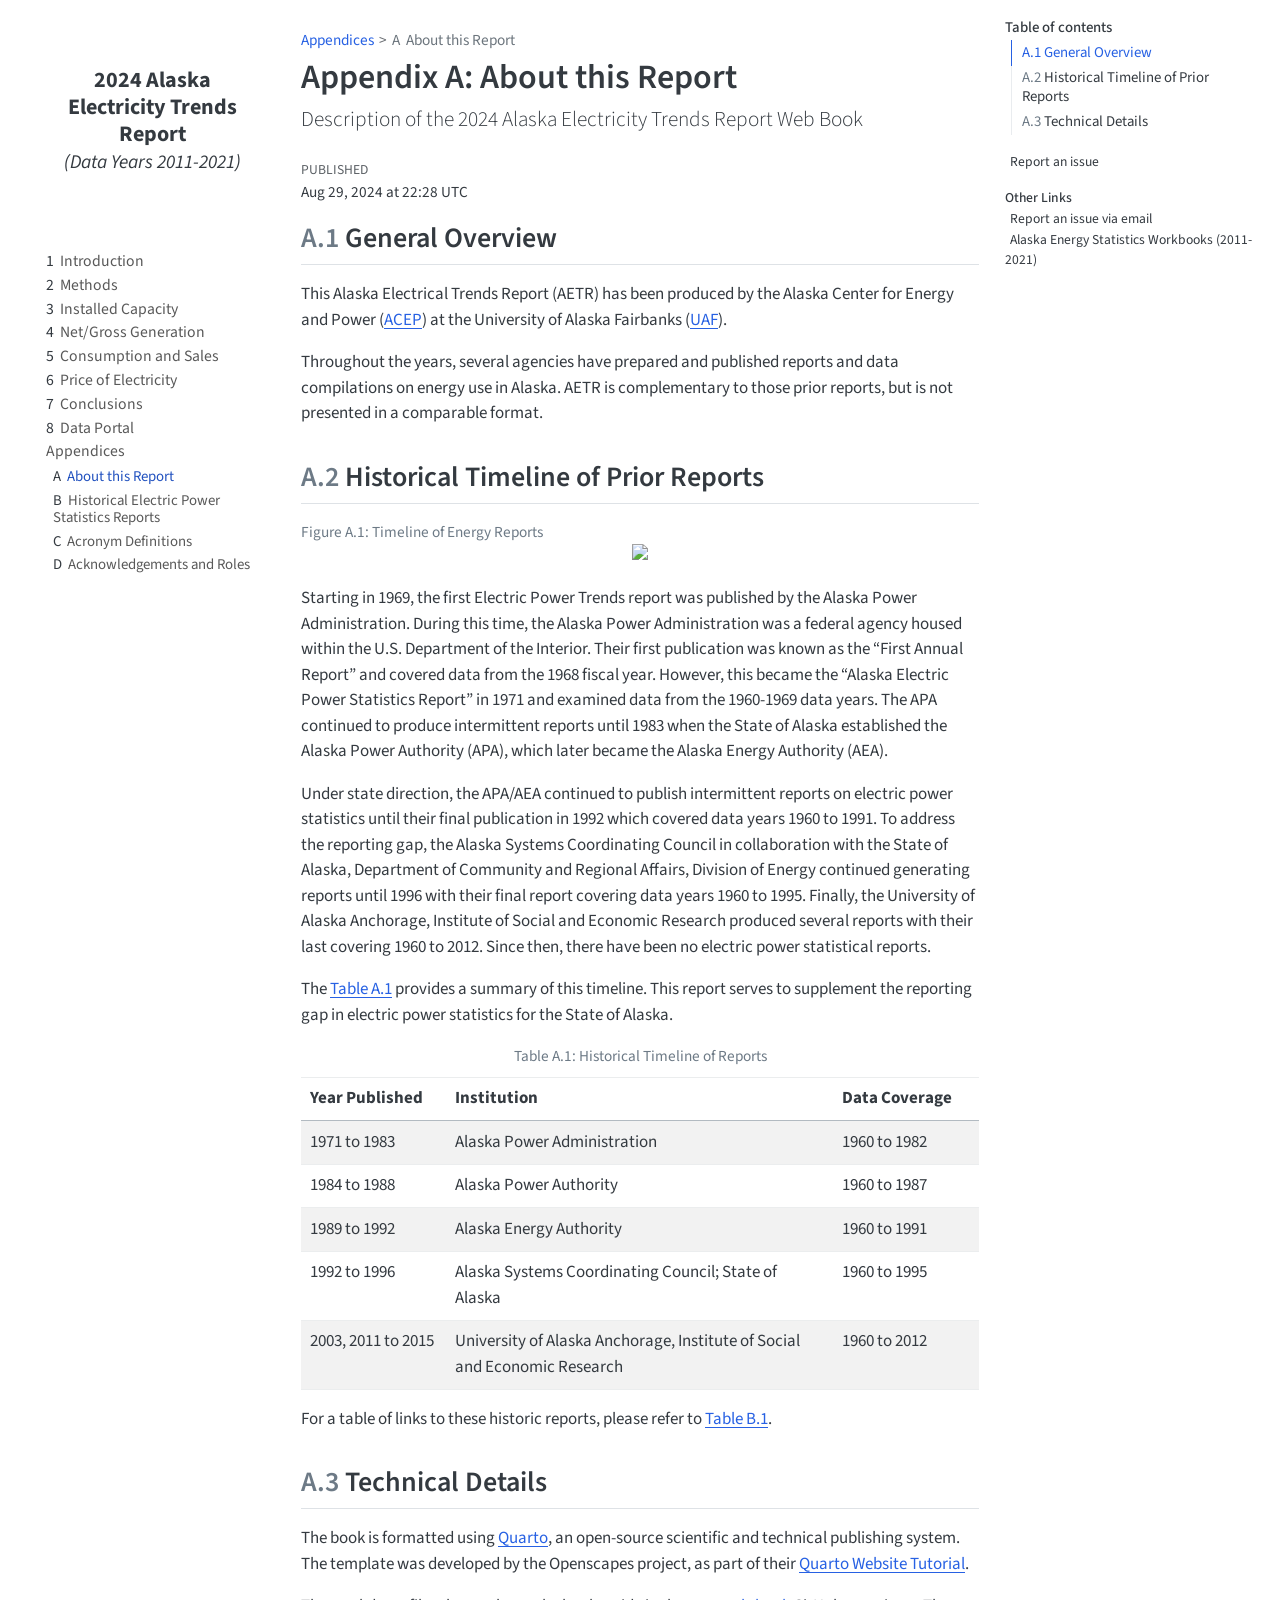
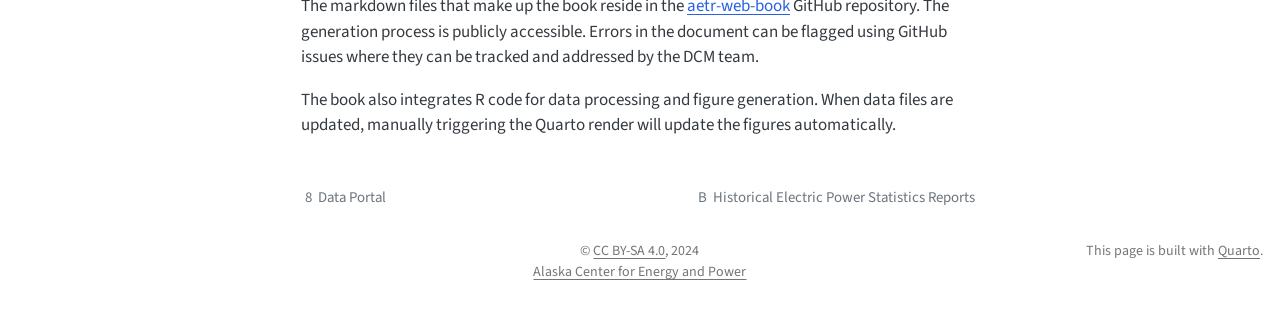
==== about.html @ c6b0159b "Built site for gh-pages" ====
<!DOCTYPE html>
<html xmlns="http://www.w3.org/1999/xhtml" lang="en" xml:lang="en"><head>

<meta charset="utf-8">
<meta name="generator" content="quarto-1.5.57">

<meta name="viewport" content="width=device-width, initial-scale=1.0, user-scalable=yes">


<title>Appendix A: About this Report – 2024 Alaska Electricity Trends Report</title>
<style>
code{white-space: pre-wrap;}
span.smallcaps{font-variant: small-caps;}
div.columns{display: flex; gap: min(4vw, 1.5em);}
div.column{flex: auto; overflow-x: auto;}
div.hanging-indent{margin-left: 1.5em; text-indent: -1.5em;}
ul.task-list{list-style: none;}
ul.task-list li input[type="checkbox"] {
  width: 0.8em;
  margin: 0 0.8em 0.2em -1em; /* quarto-specific, see https://github.com/quarto-dev/quarto-cli/issues/4556 */ 
  vertical-align: middle;
}
</style>


<script src="site_libs/quarto-nav/quarto-nav.js"></script>
<script src="site_libs/clipboard/clipboard.min.js"></script>
<script src="site_libs/quarto-search/autocomplete.umd.js"></script>
<script src="site_libs/quarto-search/fuse.min.js"></script>
<script src="site_libs/quarto-search/quarto-search.js"></script>
<meta name="quarto:offset" content="./">
<link href="./historic_reports.html" rel="next">
<link href="./data.html" rel="prev">
<script src="site_libs/quarto-html/quarto.js"></script>
<script src="site_libs/quarto-html/popper.min.js"></script>
<script src="site_libs/quarto-html/tippy.umd.min.js"></script>
<script src="site_libs/quarto-html/anchor.min.js"></script>
<link href="site_libs/quarto-html/tippy.css" rel="stylesheet">
<link href="site_libs/quarto-html/quarto-syntax-highlighting.css" rel="stylesheet" id="quarto-text-highlighting-styles">
<script src="site_libs/bootstrap/bootstrap.min.js"></script>
<link href="site_libs/bootstrap/bootstrap-icons.css" rel="stylesheet">
<link href="site_libs/bootstrap/bootstrap.min.css" rel="stylesheet" id="quarto-bootstrap" data-mode="light">
<script id="quarto-search-options" type="application/json">{
  "location": "sidebar",
  "copy-button": false,
  "collapse-after": 3,
  "panel-placement": "start",
  "type": "textbox",
  "limit": 50,
  "keyboard-shortcut": [
    "f",
    "/",
    "s"
  ],
  "show-item-context": false,
  "language": {
    "search-no-results-text": "No results",
    "search-matching-documents-text": "matching documents",
    "search-copy-link-title": "Copy link to search",
    "search-hide-matches-text": "Hide additional matches",
    "search-more-match-text": "more match in this document",
    "search-more-matches-text": "more matches in this document",
    "search-clear-button-title": "Clear",
    "search-text-placeholder": "",
    "search-detached-cancel-button-title": "Cancel",
    "search-submit-button-title": "Submit",
    "search-label": "Search"
  }
}</script>


<link rel="stylesheet" href="styles.css">
</head>

<body class="nav-sidebar floating">

<div id="quarto-search-results"></div>
  <header id="quarto-header" class="headroom fixed-top">
  <nav class="quarto-secondary-nav">
    <div class="container-fluid d-flex">
      <button type="button" class="quarto-btn-toggle btn" data-bs-toggle="collapse" role="button" data-bs-target=".quarto-sidebar-collapse-item" aria-controls="quarto-sidebar" aria-expanded="false" aria-label="Toggle sidebar navigation" onclick="if (window.quartoToggleHeadroom) { window.quartoToggleHeadroom(); }">
        <i class="bi bi-layout-text-sidebar-reverse"></i>
      </button>
        <nav class="quarto-page-breadcrumbs" aria-label="breadcrumb"><ol class="breadcrumb"><li class="breadcrumb-item"><a href="./about.html">Appendices</a></li><li class="breadcrumb-item"><a href="./about.html"><span class="chapter-number">A</span>&nbsp; <span class="chapter-title">About this Report</span></a></li></ol></nav>
        <a class="flex-grow-1" role="navigation" data-bs-toggle="collapse" data-bs-target=".quarto-sidebar-collapse-item" aria-controls="quarto-sidebar" aria-expanded="false" aria-label="Toggle sidebar navigation" onclick="if (window.quartoToggleHeadroom) { window.quartoToggleHeadroom(); }">      
        </a>
      <button type="button" class="btn quarto-search-button" aria-label="Search" onclick="window.quartoOpenSearch();">
        <i class="bi bi-search"></i>
      </button>
    </div>
  </nav>
</header>
<!-- content -->
<div id="quarto-content" class="quarto-container page-columns page-rows-contents page-layout-article">
<!-- sidebar -->
  <nav id="quarto-sidebar" class="sidebar collapse collapse-horizontal quarto-sidebar-collapse-item sidebar-navigation floating overflow-auto">
    <div class="pt-lg-2 mt-2 text-center sidebar-header sidebar-header-stacked">
      <a href="./index.html" class="sidebar-logo-link">
      <img src="./images/ACEP_gear.png" alt="" class="sidebar-logo py-0 d-lg-inline d-none">
      </a>
    <div class="sidebar-title mb-0 py-0">
      <a href="./"><strong>2024 Alaska Electricity Trends Report</strong><br><small><em>(Data Years 2011-2021)</em></small><br></a> 
        <div class="sidebar-tools-main tools-wide">
    <a href="https://www.uaf.edu/acep/" title="Alaska Center for Energy and Power" class="quarto-navigation-tool px-1" aria-label="Alaska Center for Energy and Power"><i class="bi bi-globe"></i></a>
    <a href="https://github.com/acep-uaf/aetr-web-book-2024" title="Source Code" class="quarto-navigation-tool px-1" aria-label="Source Code"><i class="bi bi-github"></i></a>
    <a href="./2024-Alaska-Electricity-Trends-Report.pdf" title="Download PDF" class="quarto-navigation-tool px-1" aria-label="Download PDF"><i class="bi bi-file-pdf"></i></a>
</div>
    </div>
      </div>
        <div class="mt-2 flex-shrink-0 align-items-center">
        <div class="sidebar-search">
        <div id="quarto-search" class="" title="Search"></div>
        </div>
        </div>
    <div class="sidebar-menu-container"> 
    <ul class="list-unstyled mt-1">
        <li class="sidebar-item">
  <div class="sidebar-item-container"> 
  <a href="./index.html" class="sidebar-item-text sidebar-link">
 <span class="menu-text"><span class="chapter-number">1</span>&nbsp; <span class="chapter-title">Introduction</span></span></a>
  </div>
</li>
        <li class="sidebar-item">
  <div class="sidebar-item-container"> 
  <a href="./methods.html" class="sidebar-item-text sidebar-link">
 <span class="menu-text"><span class="chapter-number">2</span>&nbsp; <span class="chapter-title">Methods</span></span></a>
  </div>
</li>
        <li class="sidebar-item">
  <div class="sidebar-item-container"> 
  <a href="./capacity.html" class="sidebar-item-text sidebar-link">
 <span class="menu-text"><span class="chapter-number">3</span>&nbsp; <span class="chapter-title">Installed Capacity</span></span></a>
  </div>
</li>
        <li class="sidebar-item">
  <div class="sidebar-item-container"> 
  <a href="./generation.html" class="sidebar-item-text sidebar-link">
 <span class="menu-text"><span class="chapter-number">4</span>&nbsp; <span class="chapter-title">Net/Gross Generation</span></span></a>
  </div>
</li>
        <li class="sidebar-item">
  <div class="sidebar-item-container"> 
  <a href="./consumption.html" class="sidebar-item-text sidebar-link">
 <span class="menu-text"><span class="chapter-number">5</span>&nbsp; <span class="chapter-title">Consumption and Sales</span></span></a>
  </div>
</li>
        <li class="sidebar-item">
  <div class="sidebar-item-container"> 
  <a href="./prices.html" class="sidebar-item-text sidebar-link">
 <span class="menu-text"><span class="chapter-number">6</span>&nbsp; <span class="chapter-title">Price of Electricity</span></span></a>
  </div>
</li>
        <li class="sidebar-item">
  <div class="sidebar-item-container"> 
  <a href="./conclusions.html" class="sidebar-item-text sidebar-link">
 <span class="menu-text"><span class="chapter-number">7</span>&nbsp; <span class="chapter-title">Conclusions</span></span></a>
  </div>
</li>
        <li class="sidebar-item">
  <div class="sidebar-item-container"> 
  <a href="./data.html" class="sidebar-item-text sidebar-link">
 <span class="menu-text"><span class="chapter-number">8</span>&nbsp; <span class="chapter-title">Data Portal</span></span></a>
  </div>
</li>
        <li class="sidebar-item sidebar-item-section">
      <div class="sidebar-item-container"> 
            <a class="sidebar-item-text sidebar-link text-start" data-bs-toggle="collapse" data-bs-target="#quarto-sidebar-section-1" role="navigation" aria-expanded="true">
 <span class="menu-text">Appendices</span></a>
          <a class="sidebar-item-toggle text-start" data-bs-toggle="collapse" data-bs-target="#quarto-sidebar-section-1" role="navigation" aria-expanded="true" aria-label="Toggle section">
            <i class="bi bi-chevron-right ms-2"></i>
          </a> 
      </div>
      <ul id="quarto-sidebar-section-1" class="collapse list-unstyled sidebar-section depth1 show">  
          <li class="sidebar-item">
  <div class="sidebar-item-container"> 
  <a href="./about.html" class="sidebar-item-text sidebar-link active">
 <span class="menu-text"><span class="chapter-number">A</span>&nbsp; <span class="chapter-title">About this Report</span></span></a>
  </div>
</li>
          <li class="sidebar-item">
  <div class="sidebar-item-container"> 
  <a href="./historic_reports.html" class="sidebar-item-text sidebar-link">
 <span class="menu-text"><span class="chapter-number">B</span>&nbsp; <span class="chapter-title">Historical Electric Power Statistics Reports</span></span></a>
  </div>
</li>
          <li class="sidebar-item">
  <div class="sidebar-item-container"> 
  <a href="./acronyms.html" class="sidebar-item-text sidebar-link">
 <span class="menu-text"><span class="chapter-number">C</span>&nbsp; <span class="chapter-title">Acronym Definitions</span></span></a>
  </div>
</li>
          <li class="sidebar-item">
  <div class="sidebar-item-container"> 
  <a href="./credits.html" class="sidebar-item-text sidebar-link">
 <span class="menu-text"><span class="chapter-number">D</span>&nbsp; <span class="chapter-title">Acknowledgements and Roles</span></span></a>
  </div>
</li>
      </ul>
  </li>
    </ul>
    </div>
</nav>
<div id="quarto-sidebar-glass" class="quarto-sidebar-collapse-item" data-bs-toggle="collapse" data-bs-target=".quarto-sidebar-collapse-item"></div>
<!-- margin-sidebar -->
    <div id="quarto-margin-sidebar" class="sidebar margin-sidebar">
        <nav id="TOC" role="doc-toc" class="toc-active">
    <h2 id="toc-title">Table of contents</h2>
   
  <ul>
  <li><a href="#general-overview" id="toc-general-overview" class="nav-link active" data-scroll-target="#general-overview"><span class="header-section-number">A.1</span> General Overview</a></li>
  <li><a href="#sec-historic-timeline" id="toc-sec-historic-timeline" class="nav-link" data-scroll-target="#sec-historic-timeline"><span class="header-section-number">A.2</span> Historical Timeline of Prior Reports</a></li>
  <li><a href="#technical-details" id="toc-technical-details" class="nav-link" data-scroll-target="#technical-details"><span class="header-section-number">A.3</span> Technical Details</a></li>
  </ul>
<div class="toc-actions"><ul><li><a href="https://github.com/acep-uaf/aetr-web-book-2024/issues/new" class="toc-action"><i class="bi bi-github"></i>Report an issue</a></li></ul></div><div class="quarto-other-links"><h2>Other Links</h2><ul><li><a href="mailto:uaf-acep-dcm-support@alaska.edu"><i class="bi bi-envelope-exclamation"></i>Report an issue via email</a></li><li><a href="https://acep-uaf.github.io/ak-energy-statistics-2011_2021/"><i class="bi bi-bi-file-spreadsheet"></i>Alaska Energy Statistics Workbooks (2011-2021)</a></li></ul></div></nav>
    </div>
<!-- main -->
<main class="content" id="quarto-document-content">

<header id="title-block-header" class="quarto-title-block default"><nav class="quarto-page-breadcrumbs quarto-title-breadcrumbs d-none d-lg-block" aria-label="breadcrumb"><ol class="breadcrumb"><li class="breadcrumb-item"><a href="./about.html">Appendices</a></li><li class="breadcrumb-item"><a href="./about.html"><span class="chapter-number">A</span>&nbsp; <span class="chapter-title">About this Report</span></a></li></ol></nav>
<div class="quarto-title">
<h1 class="title">Appendix A: About this Report</h1>
<p class="subtitle lead">Description of the 2024 Alaska Electricity Trends Report Web Book</p>
</div>



<div class="quarto-title-meta">

    
    <div>
    <div class="quarto-title-meta-heading">Published</div>
    <div class="quarto-title-meta-contents">
      <p class="date">Aug 29, 2024 at 22:28 UTC</p>
    </div>
  </div>
  
    
  </div>
  


</header>


<section id="general-overview" class="level2" data-number="A.1">
<h2 data-number="A.1" class="anchored" data-anchor-id="general-overview"><span class="header-section-number">A.1</span> General Overview</h2>
<p>This Alaska Electrical Trends Report (AETR) has been produced by the Alaska Center for Energy and Power (<a href="https://www.uaf.edu/acep/">ACEP</a>) at the University of Alaska Fairbanks (<a href="https://www.uaf.edu/uaf/index.php">UAF</a>).</p>
<p>Throughout the years, several agencies have prepared and published reports and data compilations on energy use in Alaska. AETR is complementary to those prior reports, but is not presented in a comparable format.</p>
</section>
<section id="sec-historic-timeline" class="level2" data-number="A.2">
<h2 data-number="A.2" class="anchored" data-anchor-id="sec-historic-timeline"><span class="header-section-number">A.2</span> Historical Timeline of Prior Reports</h2>
<div id="fig-report-timeline" class="quarto-float quarto-figure quarto-figure-center anchored">
<figure class="quarto-float quarto-float-fig figure">
<figcaption class="quarto-float-caption-top quarto-float-caption quarto-float-fig" id="fig-report-timeline-caption-0ceaefa1-69ba-4598-a22c-09a6ac19f8ca">
Figure&nbsp;A.1: Timeline of Energy Reports
</figcaption>
<div aria-describedby="fig-report-timeline-caption-0ceaefa1-69ba-4598-a22c-09a6ac19f8ca">
<img src="images/energy_stats_timeline.png" class="img-fluid figure-img">
</div>
</figure>
</div>
<p>Starting in 1969, the first Electric Power Trends report was published by the Alaska Power Administration. During this time, the Alaska Power Administration was a federal agency housed within the U.S. Department of the Interior. Their first publication was known as the “First Annual Report” and covered data from the 1968 fiscal year. However, this became the “Alaska Electric Power Statistics Report” in 1971 and examined data from the 1960-1969 data years. The APA continued to produce intermittent reports until 1983 when the State of Alaska established the Alaska Power Authority (APA), which later became the Alaska Energy Authority (AEA).</p>
<p>Under state direction, the APA/AEA continued to publish intermittent reports on electric power statistics until their final publication in 1992 which covered data years 1960 to 1991. To address the reporting gap, the Alaska Systems Coordinating Council in collaboration with the State of Alaska, Department of Community and Regional Affairs, Division of Energy continued generating reports until 1996 with their final report covering data years 1960 to 1995. Finally, the University of Alaska Anchorage, Institute of Social and Economic Research produced several reports with their last covering 1960 to 2012. Since then, there have been no electric power statistical reports.</p>
<p>The <a href="#tbl-report-eras" class="quarto-xref">Table&nbsp;<span>A.1</span></a> provides a summary of this timeline. This report serves to supplement the reporting gap in electric power statistics for the State of Alaska.</p>
<div id="tbl-report-eras" class="striped quarto-float quarto-figure quarto-figure-center anchored">
<figure class="quarto-float quarto-float-tbl figure">
<figcaption class="quarto-float-caption-top quarto-float-caption quarto-float-tbl" id="tbl-report-eras-caption-0ceaefa1-69ba-4598-a22c-09a6ac19f8ca">
Table&nbsp;A.1: Historical Timeline of Reports
</figcaption>
<div aria-describedby="tbl-report-eras-caption-0ceaefa1-69ba-4598-a22c-09a6ac19f8ca">
<table class="table-striped caption-top table">
<colgroup>
<col style="width: 21%">
<col style="width: 56%">
<col style="width: 21%">
</colgroup>
<thead>
<tr class="header">
<th style="text-align: left;">Year Published</th>
<th style="text-align: left;">Institution</th>
<th style="text-align: left;">Data Coverage</th>
</tr>
</thead>
<tbody>
<tr class="odd">
<td style="text-align: left;">1971 to 1983</td>
<td style="text-align: left;">Alaska Power Administration</td>
<td style="text-align: left;">1960 to 1982</td>
</tr>
<tr class="even">
<td style="text-align: left;">1984 to 1988</td>
<td style="text-align: left;">Alaska Power Authority</td>
<td style="text-align: left;">1960 to 1987</td>
</tr>
<tr class="odd">
<td style="text-align: left;">1989 to 1992</td>
<td style="text-align: left;">Alaska Energy Authority</td>
<td style="text-align: left;">1960 to 1991</td>
</tr>
<tr class="even">
<td style="text-align: left;">1992 to 1996</td>
<td style="text-align: left;">Alaska Systems Coordinating Council; State of Alaska</td>
<td style="text-align: left;">1960 to 1995</td>
</tr>
<tr class="odd">
<td style="text-align: left;">2003, 2011 to 2015</td>
<td style="text-align: left;">University of Alaska Anchorage, Institute of Social and Economic Research</td>
<td style="text-align: left;">1960 to 2012</td>
</tr>
</tbody>
</table>
</div>
</figure>
</div>
<p>For a table of links to these historic reports, please refer to <a href="historic_reports.html#tbl-historic-reports" class="quarto-xref">Table&nbsp;<span>B.1</span></a>.</p>
</section>
<section id="technical-details" class="level2" data-number="A.3">
<h2 data-number="A.3" class="anchored" data-anchor-id="technical-details"><span class="header-section-number">A.3</span> Technical Details</h2>
<p>The book is formatted using <a href="https://quarto.org">Quarto</a>, an open-source scientific and technical publishing system. The template was developed by the Openscapes project, as part of their <a href="https://github.com/Openscapes/quarto-website-tutorial">Quarto Website Tutorial</a>.</p>
<p>The markdown files that make up the book reside in the <a href="https://github.com/acep-uaf/aetr-web-book">aetr-web-book</a> GitHub repository. The generation process is publicly accessible. Errors in the document can be flagged using GitHub issues where they can be tracked and addressed by the DCM team.</p>
<p>The book also integrates R code for data processing and figure generation. When data files are updated, manually triggering the Quarto render will update the figures automatically.</p>


</section>

</main> <!-- /main -->
<script id="quarto-html-after-body" type="application/javascript">
window.document.addEventListener("DOMContentLoaded", function (event) {
  const toggleBodyColorMode = (bsSheetEl) => {
    const mode = bsSheetEl.getAttribute("data-mode");
    const bodyEl = window.document.querySelector("body");
    if (mode === "dark") {
      bodyEl.classList.add("quarto-dark");
      bodyEl.classList.remove("quarto-light");
    } else {
      bodyEl.classList.add("quarto-light");
      bodyEl.classList.remove("quarto-dark");
    }
  }
  const toggleBodyColorPrimary = () => {
    const bsSheetEl = window.document.querySelector("link#quarto-bootstrap");
    if (bsSheetEl) {
      toggleBodyColorMode(bsSheetEl);
    }
  }
  toggleBodyColorPrimary();  
  const icon = "";
  const anchorJS = new window.AnchorJS();
  anchorJS.options = {
    placement: 'right',
    icon: icon
  };
  anchorJS.add('.anchored');
  const isCodeAnnotation = (el) => {
    for (const clz of el.classList) {
      if (clz.startsWith('code-annotation-')) {                     
        return true;
      }
    }
    return false;
  }
  const onCopySuccess = function(e) {
    // button target
    const button = e.trigger;
    // don't keep focus
    button.blur();
    // flash "checked"
    button.classList.add('code-copy-button-checked');
    var currentTitle = button.getAttribute("title");
    button.setAttribute("title", "Copied!");
    let tooltip;
    if (window.bootstrap) {
      button.setAttribute("data-bs-toggle", "tooltip");
      button.setAttribute("data-bs-placement", "left");
      button.setAttribute("data-bs-title", "Copied!");
      tooltip = new bootstrap.Tooltip(button, 
        { trigger: "manual", 
          customClass: "code-copy-button-tooltip",
          offset: [0, -8]});
      tooltip.show();    
    }
    setTimeout(function() {
      if (tooltip) {
        tooltip.hide();
        button.removeAttribute("data-bs-title");
        button.removeAttribute("data-bs-toggle");
        button.removeAttribute("data-bs-placement");
      }
      button.setAttribute("title", currentTitle);
      button.classList.remove('code-copy-button-checked');
    }, 1000);
    // clear code selection
    e.clearSelection();
  }
  const getTextToCopy = function(trigger) {
      const codeEl = trigger.previousElementSibling.cloneNode(true);
      for (const childEl of codeEl.children) {
        if (isCodeAnnotation(childEl)) {
          childEl.remove();
        }
      }
      return codeEl.innerText;
  }
  const clipboard = new window.ClipboardJS('.code-copy-button:not([data-in-quarto-modal])', {
    text: getTextToCopy
  });
  clipboard.on('success', onCopySuccess);
  if (window.document.getElementById('quarto-embedded-source-code-modal')) {
    // For code content inside modals, clipBoardJS needs to be initialized with a container option
    // TODO: Check when it could be a function (https://github.com/zenorocha/clipboard.js/issues/860)
    const clipboardModal = new window.ClipboardJS('.code-copy-button[data-in-quarto-modal]', {
      text: getTextToCopy,
      container: window.document.getElementById('quarto-embedded-source-code-modal')
    });
    clipboardModal.on('success', onCopySuccess);
  }
    var localhostRegex = new RegExp(/^(?:http|https):\/\/localhost\:?[0-9]*\//);
    var mailtoRegex = new RegExp(/^mailto:/);
      var filterRegex = new RegExp("https:\/\/acep-uaf\.github\.io\/aetr-web-book-2024\/");
    var isInternal = (href) => {
        return filterRegex.test(href) || localhostRegex.test(href) || mailtoRegex.test(href);
    }
    // Inspect non-navigation links and adorn them if external
 	var links = window.document.querySelectorAll('a[href]:not(.nav-link):not(.navbar-brand):not(.toc-action):not(.sidebar-link):not(.sidebar-item-toggle):not(.pagination-link):not(.no-external):not([aria-hidden]):not(.dropdown-item):not(.quarto-navigation-tool):not(.about-link)');
    for (var i=0; i<links.length; i++) {
      const link = links[i];
      if (!isInternal(link.href)) {
        // undo the damage that might have been done by quarto-nav.js in the case of
        // links that we want to consider external
        if (link.dataset.originalHref !== undefined) {
          link.href = link.dataset.originalHref;
        }
      }
    }
  function tippyHover(el, contentFn, onTriggerFn, onUntriggerFn) {
    const config = {
      allowHTML: true,
      maxWidth: 500,
      delay: 100,
      arrow: false,
      appendTo: function(el) {
          return el.parentElement;
      },
      interactive: true,
      interactiveBorder: 10,
      theme: 'quarto',
      placement: 'bottom-start',
    };
    if (contentFn) {
      config.content = contentFn;
    }
    if (onTriggerFn) {
      config.onTrigger = onTriggerFn;
    }
    if (onUntriggerFn) {
      config.onUntrigger = onUntriggerFn;
    }
    window.tippy(el, config); 
  }
  const noterefs = window.document.querySelectorAll('a[role="doc-noteref"]');
  for (var i=0; i<noterefs.length; i++) {
    const ref = noterefs[i];
    tippyHover(ref, function() {
      // use id or data attribute instead here
      let href = ref.getAttribute('data-footnote-href') || ref.getAttribute('href');
      try { href = new URL(href).hash; } catch {}
      const id = href.replace(/^#\/?/, "");
      const note = window.document.getElementById(id);
      if (note) {
        return note.innerHTML;
      } else {
        return "";
      }
    });
  }
  const xrefs = window.document.querySelectorAll('a.quarto-xref');
  const processXRef = (id, note) => {
    // Strip column container classes
    const stripColumnClz = (el) => {
      el.classList.remove("page-full", "page-columns");
      if (el.children) {
        for (const child of el.children) {
          stripColumnClz(child);
        }
      }
    }
    stripColumnClz(note)
    if (id === null || id.startsWith('sec-')) {
      // Special case sections, only their first couple elements
      const container = document.createElement("div");
      if (note.children && note.children.length > 2) {
        container.appendChild(note.children[0].cloneNode(true));
        for (let i = 1; i < note.children.length; i++) {
          const child = note.children[i];
          if (child.tagName === "P" && child.innerText === "") {
            continue;
          } else {
            container.appendChild(child.cloneNode(true));
            break;
          }
        }
        if (window.Quarto?.typesetMath) {
          window.Quarto.typesetMath(container);
        }
        return container.innerHTML
      } else {
        if (window.Quarto?.typesetMath) {
          window.Quarto.typesetMath(note);
        }
        return note.innerHTML;
      }
    } else {
      // Remove any anchor links if they are present
      const anchorLink = note.querySelector('a.anchorjs-link');
      if (anchorLink) {
        anchorLink.remove();
      }
      if (window.Quarto?.typesetMath) {
        window.Quarto.typesetMath(note);
      }
      // TODO in 1.5, we should make sure this works without a callout special case
      if (note.classList.contains("callout")) {
        return note.outerHTML;
      } else {
        return note.innerHTML;
      }
    }
  }
  for (var i=0; i<xrefs.length; i++) {
    const xref = xrefs[i];
    tippyHover(xref, undefined, function(instance) {
      instance.disable();
      let url = xref.getAttribute('href');
      let hash = undefined; 
      if (url.startsWith('#')) {
        hash = url;
      } else {
        try { hash = new URL(url).hash; } catch {}
      }
      if (hash) {
        const id = hash.replace(/^#\/?/, "");
        const note = window.document.getElementById(id);
        if (note !== null) {
          try {
            const html = processXRef(id, note.cloneNode(true));
            instance.setContent(html);
          } finally {
            instance.enable();
            instance.show();
          }
        } else {
          // See if we can fetch this
          fetch(url.split('#')[0])
          .then(res => res.text())
          .then(html => {
            const parser = new DOMParser();
            const htmlDoc = parser.parseFromString(html, "text/html");
            const note = htmlDoc.getElementById(id);
            if (note !== null) {
              const html = processXRef(id, note);
              instance.setContent(html);
            } 
          }).finally(() => {
            instance.enable();
            instance.show();
          });
        }
      } else {
        // See if we can fetch a full url (with no hash to target)
        // This is a special case and we should probably do some content thinning / targeting
        fetch(url)
        .then(res => res.text())
        .then(html => {
          const parser = new DOMParser();
          const htmlDoc = parser.parseFromString(html, "text/html");
          const note = htmlDoc.querySelector('main.content');
          if (note !== null) {
            // This should only happen for chapter cross references
            // (since there is no id in the URL)
            // remove the first header
            if (note.children.length > 0 && note.children[0].tagName === "HEADER") {
              note.children[0].remove();
            }
            const html = processXRef(null, note);
            instance.setContent(html);
          } 
        }).finally(() => {
          instance.enable();
          instance.show();
        });
      }
    }, function(instance) {
    });
  }
      let selectedAnnoteEl;
      const selectorForAnnotation = ( cell, annotation) => {
        let cellAttr = 'data-code-cell="' + cell + '"';
        let lineAttr = 'data-code-annotation="' +  annotation + '"';
        const selector = 'span[' + cellAttr + '][' + lineAttr + ']';
        return selector;
      }
      const selectCodeLines = (annoteEl) => {
        const doc = window.document;
        const targetCell = annoteEl.getAttribute("data-target-cell");
        const targetAnnotation = annoteEl.getAttribute("data-target-annotation");
        const annoteSpan = window.document.querySelector(selectorForAnnotation(targetCell, targetAnnotation));
        const lines = annoteSpan.getAttribute("data-code-lines").split(",");
        const lineIds = lines.map((line) => {
          return targetCell + "-" + line;
        })
        let top = null;
        let height = null;
        let parent = null;
        if (lineIds.length > 0) {
            //compute the position of the single el (top and bottom and make a div)
            const el = window.document.getElementById(lineIds[0]);
            top = el.offsetTop;
            height = el.offsetHeight;
            parent = el.parentElement.parentElement;
          if (lineIds.length > 1) {
            const lastEl = window.document.getElementById(lineIds[lineIds.length - 1]);
            const bottom = lastEl.offsetTop + lastEl.offsetHeight;
            height = bottom - top;
          }
          if (top !== null && height !== null && parent !== null) {
            // cook up a div (if necessary) and position it 
            let div = window.document.getElementById("code-annotation-line-highlight");
            if (div === null) {
              div = window.document.createElement("div");
              div.setAttribute("id", "code-annotation-line-highlight");
              div.style.position = 'absolute';
              parent.appendChild(div);
            }
            div.style.top = top - 2 + "px";
            div.style.height = height + 4 + "px";
            div.style.left = 0;
            let gutterDiv = window.document.getElementById("code-annotation-line-highlight-gutter");
            if (gutterDiv === null) {
              gutterDiv = window.document.createElement("div");
              gutterDiv.setAttribute("id", "code-annotation-line-highlight-gutter");
              gutterDiv.style.position = 'absolute';
              const codeCell = window.document.getElementById(targetCell);
              const gutter = codeCell.querySelector('.code-annotation-gutter');
              gutter.appendChild(gutterDiv);
            }
            gutterDiv.style.top = top - 2 + "px";
            gutterDiv.style.height = height + 4 + "px";
          }
          selectedAnnoteEl = annoteEl;
        }
      };
      const unselectCodeLines = () => {
        const elementsIds = ["code-annotation-line-highlight", "code-annotation-line-highlight-gutter"];
        elementsIds.forEach((elId) => {
          const div = window.document.getElementById(elId);
          if (div) {
            div.remove();
          }
        });
        selectedAnnoteEl = undefined;
      };
        // Handle positioning of the toggle
    window.addEventListener(
      "resize",
      throttle(() => {
        elRect = undefined;
        if (selectedAnnoteEl) {
          selectCodeLines(selectedAnnoteEl);
        }
      }, 10)
    );
    function throttle(fn, ms) {
    let throttle = false;
    let timer;
      return (...args) => {
        if(!throttle) { // first call gets through
            fn.apply(this, args);
            throttle = true;
        } else { // all the others get throttled
            if(timer) clearTimeout(timer); // cancel #2
            timer = setTimeout(() => {
              fn.apply(this, args);
              timer = throttle = false;
            }, ms);
        }
      };
    }
      // Attach click handler to the DT
      const annoteDls = window.document.querySelectorAll('dt[data-target-cell]');
      for (const annoteDlNode of annoteDls) {
        annoteDlNode.addEventListener('click', (event) => {
          const clickedEl = event.target;
          if (clickedEl !== selectedAnnoteEl) {
            unselectCodeLines();
            const activeEl = window.document.querySelector('dt[data-target-cell].code-annotation-active');
            if (activeEl) {
              activeEl.classList.remove('code-annotation-active');
            }
            selectCodeLines(clickedEl);
            clickedEl.classList.add('code-annotation-active');
          } else {
            // Unselect the line
            unselectCodeLines();
            clickedEl.classList.remove('code-annotation-active');
          }
        });
      }
  const findCites = (el) => {
    const parentEl = el.parentElement;
    if (parentEl) {
      const cites = parentEl.dataset.cites;
      if (cites) {
        return {
          el,
          cites: cites.split(' ')
        };
      } else {
        return findCites(el.parentElement)
      }
    } else {
      return undefined;
    }
  };
  var bibliorefs = window.document.querySelectorAll('a[role="doc-biblioref"]');
  for (var i=0; i<bibliorefs.length; i++) {
    const ref = bibliorefs[i];
    const citeInfo = findCites(ref);
    if (citeInfo) {
      tippyHover(citeInfo.el, function() {
        var popup = window.document.createElement('div');
        citeInfo.cites.forEach(function(cite) {
          var citeDiv = window.document.createElement('div');
          citeDiv.classList.add('hanging-indent');
          citeDiv.classList.add('csl-entry');
          var biblioDiv = window.document.getElementById('ref-' + cite);
          if (biblioDiv) {
            citeDiv.innerHTML = biblioDiv.innerHTML;
          }
          popup.appendChild(citeDiv);
        });
        return popup.innerHTML;
      });
    }
  }
});
</script>
<nav class="page-navigation">
  <div class="nav-page nav-page-previous">
      <a href="./data.html" class="pagination-link" aria-label="Data Portal">
        <i class="bi bi-arrow-left-short"></i> <span class="nav-page-text"><span class="chapter-number">8</span>&nbsp; <span class="chapter-title">Data Portal</span></span>
      </a>          
  </div>
  <div class="nav-page nav-page-next">
      <a href="./historic_reports.html" class="pagination-link" aria-label="Historical Electric Power Statistics Reports">
        <span class="nav-page-text"><span class="chapter-number">B</span>&nbsp; <span class="chapter-title">Historical Electric Power Statistics Reports</span></span> <i class="bi bi-arrow-right-short"></i>
      </a>
  </div>
</nav>
</div> <!-- /content -->
<footer class="footer">
  <div class="nav-footer">
    <div class="nav-footer-left">
      &nbsp;
    </div>   
    <div class="nav-footer-center">
<p>© <a href="https://github.com/acep-uaf/aetr-web-book-2024/blob/main/LICENSE.md">CC BY-SA 4.0</a>, 2024<br> <a href="https://www.uaf.edu/acep/">Alaska Center for Energy and Power</a></p>
<div class="toc-actions d-sm-block d-md-none"><ul><li><a href="https://github.com/acep-uaf/aetr-web-book-2024/issues/new" class="toc-action"><i class="bi bi-github"></i>Report an issue</a></li></ul></div></div>
    <div class="nav-footer-right">
<p>This page is built with <a href="https://quarto.org/">Quarto</a>.</p>
</div>
  </div>
</footer>




</body></html>
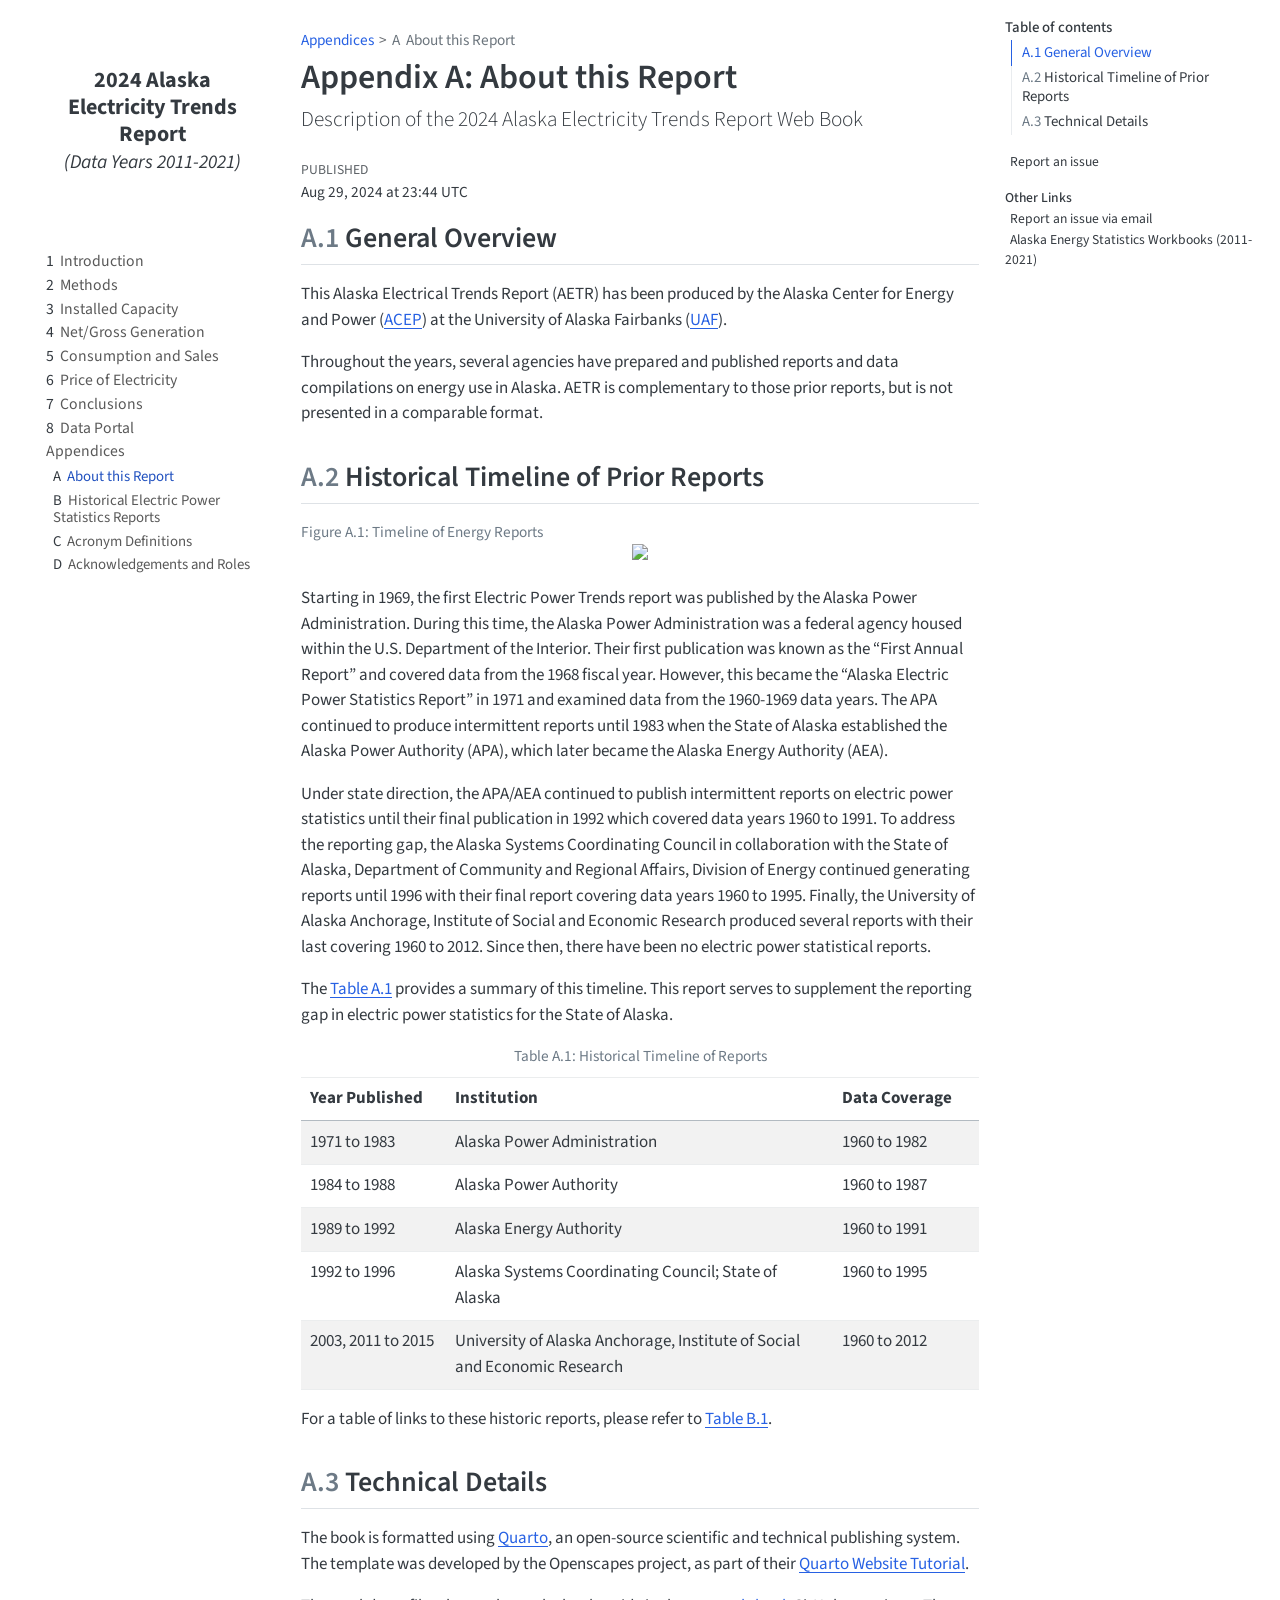
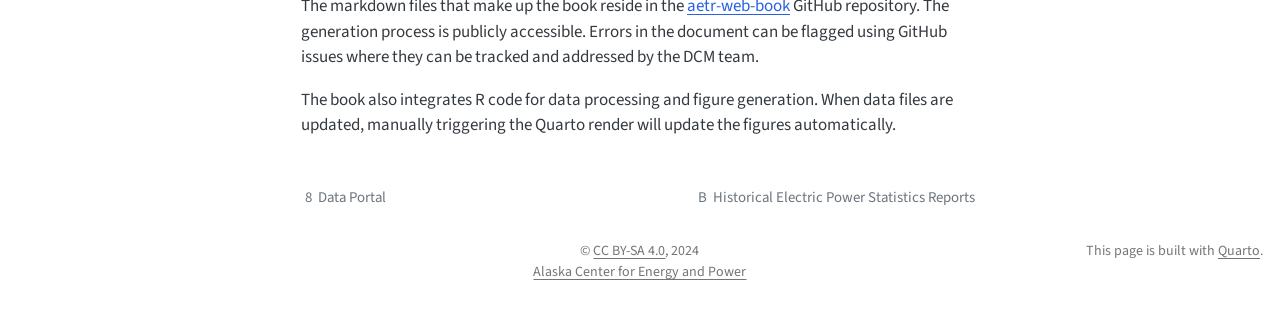
==== commit 9e549518: "Built site for gh-pages" ====
--- a/about.html
+++ b/about.html
@@ -230,7 +230,7 @@
     <div>
     <div class="quarto-title-meta-heading">Published</div>
     <div class="quarto-title-meta-contents">
-      <p class="date">Aug 29, 2024 at 22:28 UTC</p>
+      <p class="date">Aug 29, 2024 at 23:44 UTC</p>
     </div>
   </div>
   
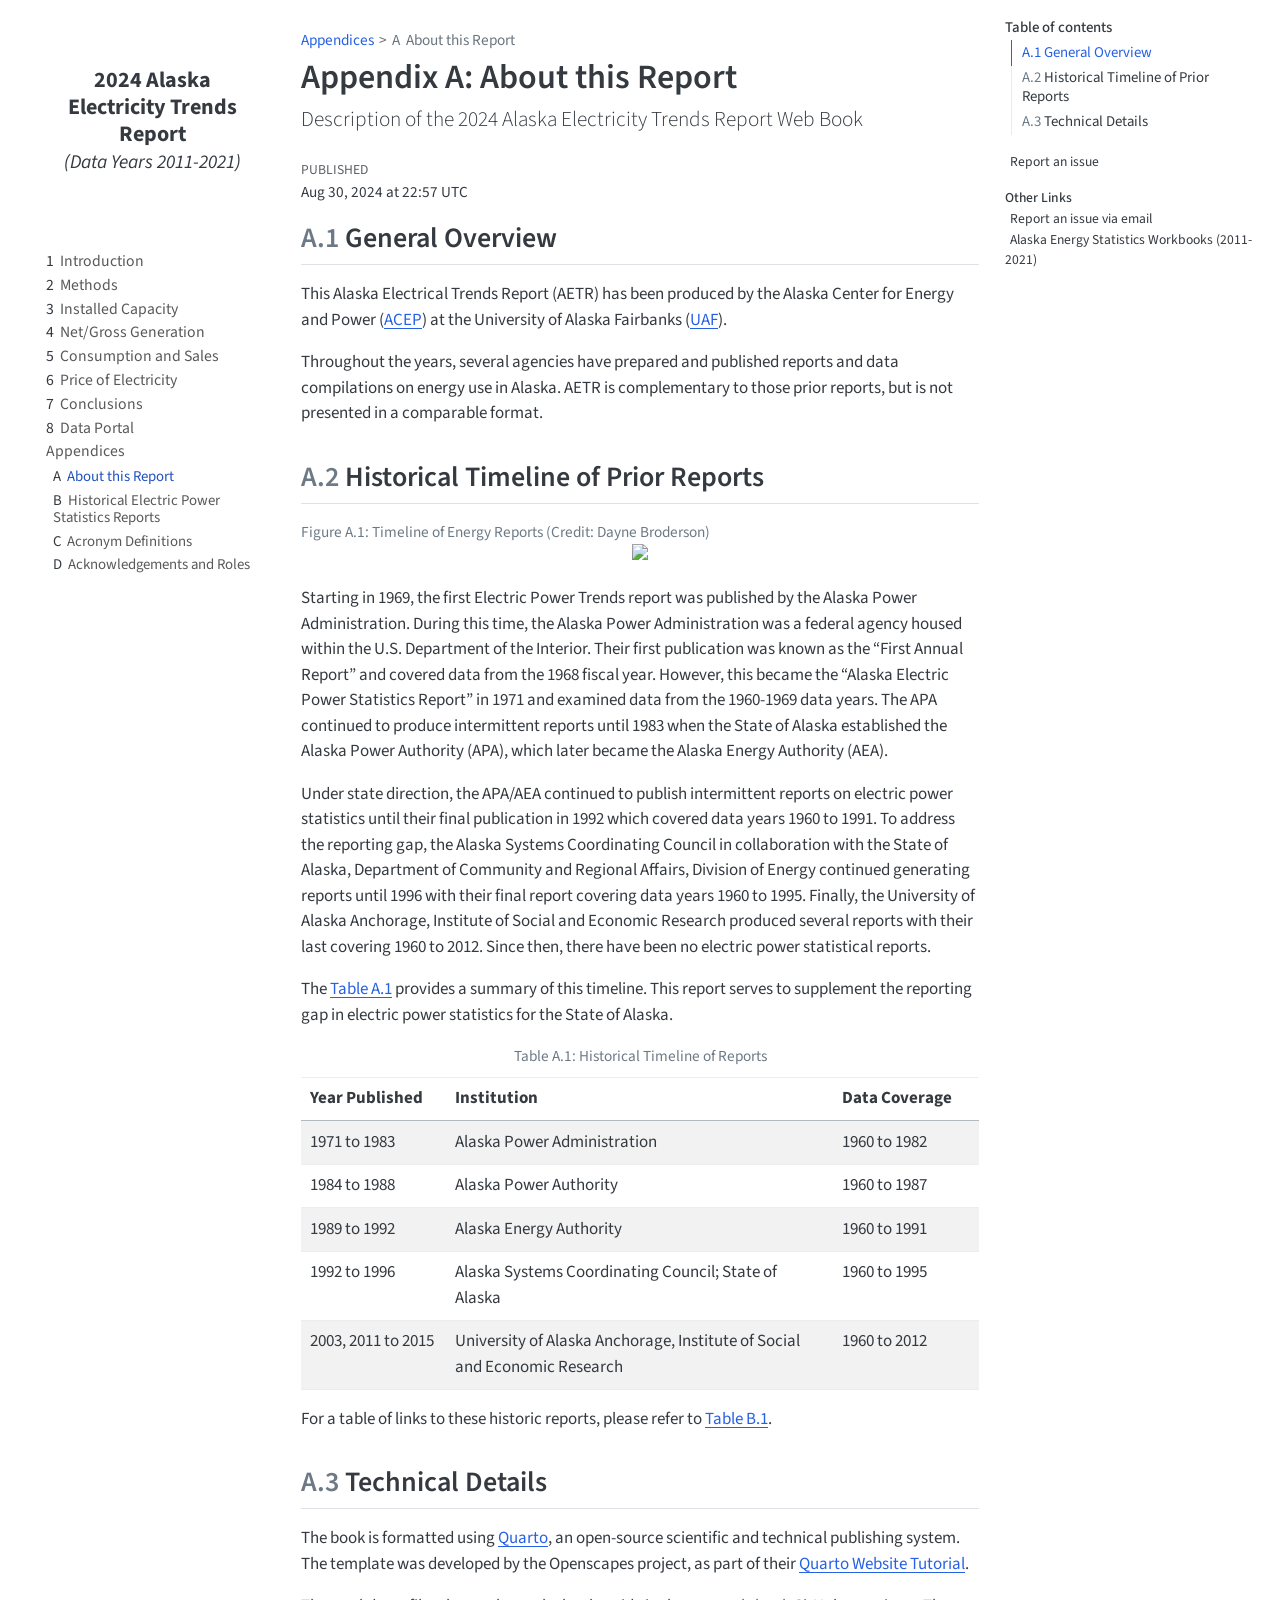
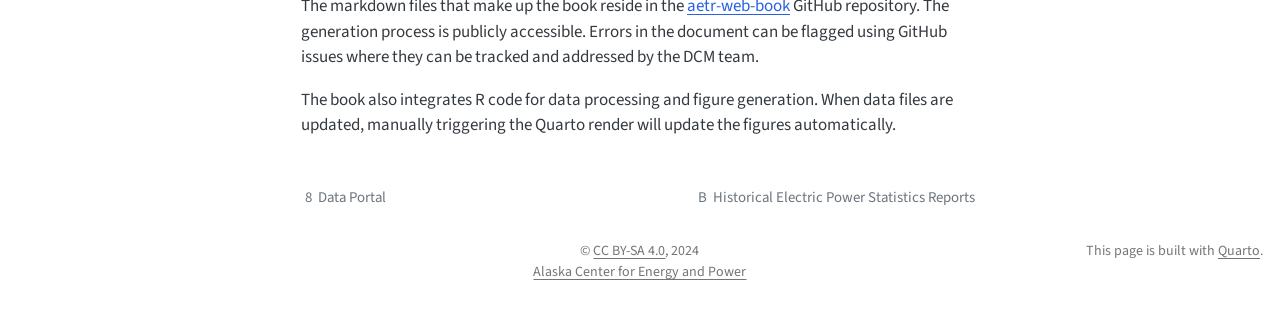
==== commit 3aa276a8: "Built site for gh-pages" ====
--- a/about.html
+++ b/about.html
@@ -230,7 +230,7 @@
     <div>
     <div class="quarto-title-meta-heading">Published</div>
     <div class="quarto-title-meta-contents">
-      <p class="date">Aug 29, 2024 at 23:44 UTC</p>
+      <p class="date">Aug 30, 2024 at 22:57 UTC</p>
     </div>
   </div>
   
@@ -252,7 +252,7 @@
 <div id="fig-report-timeline" class="quarto-float quarto-figure quarto-figure-center anchored">
 <figure class="quarto-float quarto-float-fig figure">
 <figcaption class="quarto-float-caption-top quarto-float-caption quarto-float-fig" id="fig-report-timeline-caption-0ceaefa1-69ba-4598-a22c-09a6ac19f8ca">
-Figure&nbsp;A.1: Timeline of Energy Reports
+Figure&nbsp;A.1: Timeline of Energy Reports (Credit: Dayne Broderson)
 </figcaption>
 <div aria-describedby="fig-report-timeline-caption-0ceaefa1-69ba-4598-a22c-09a6ac19f8ca">
 <img src="images/energy_stats_timeline.png" class="img-fluid figure-img">
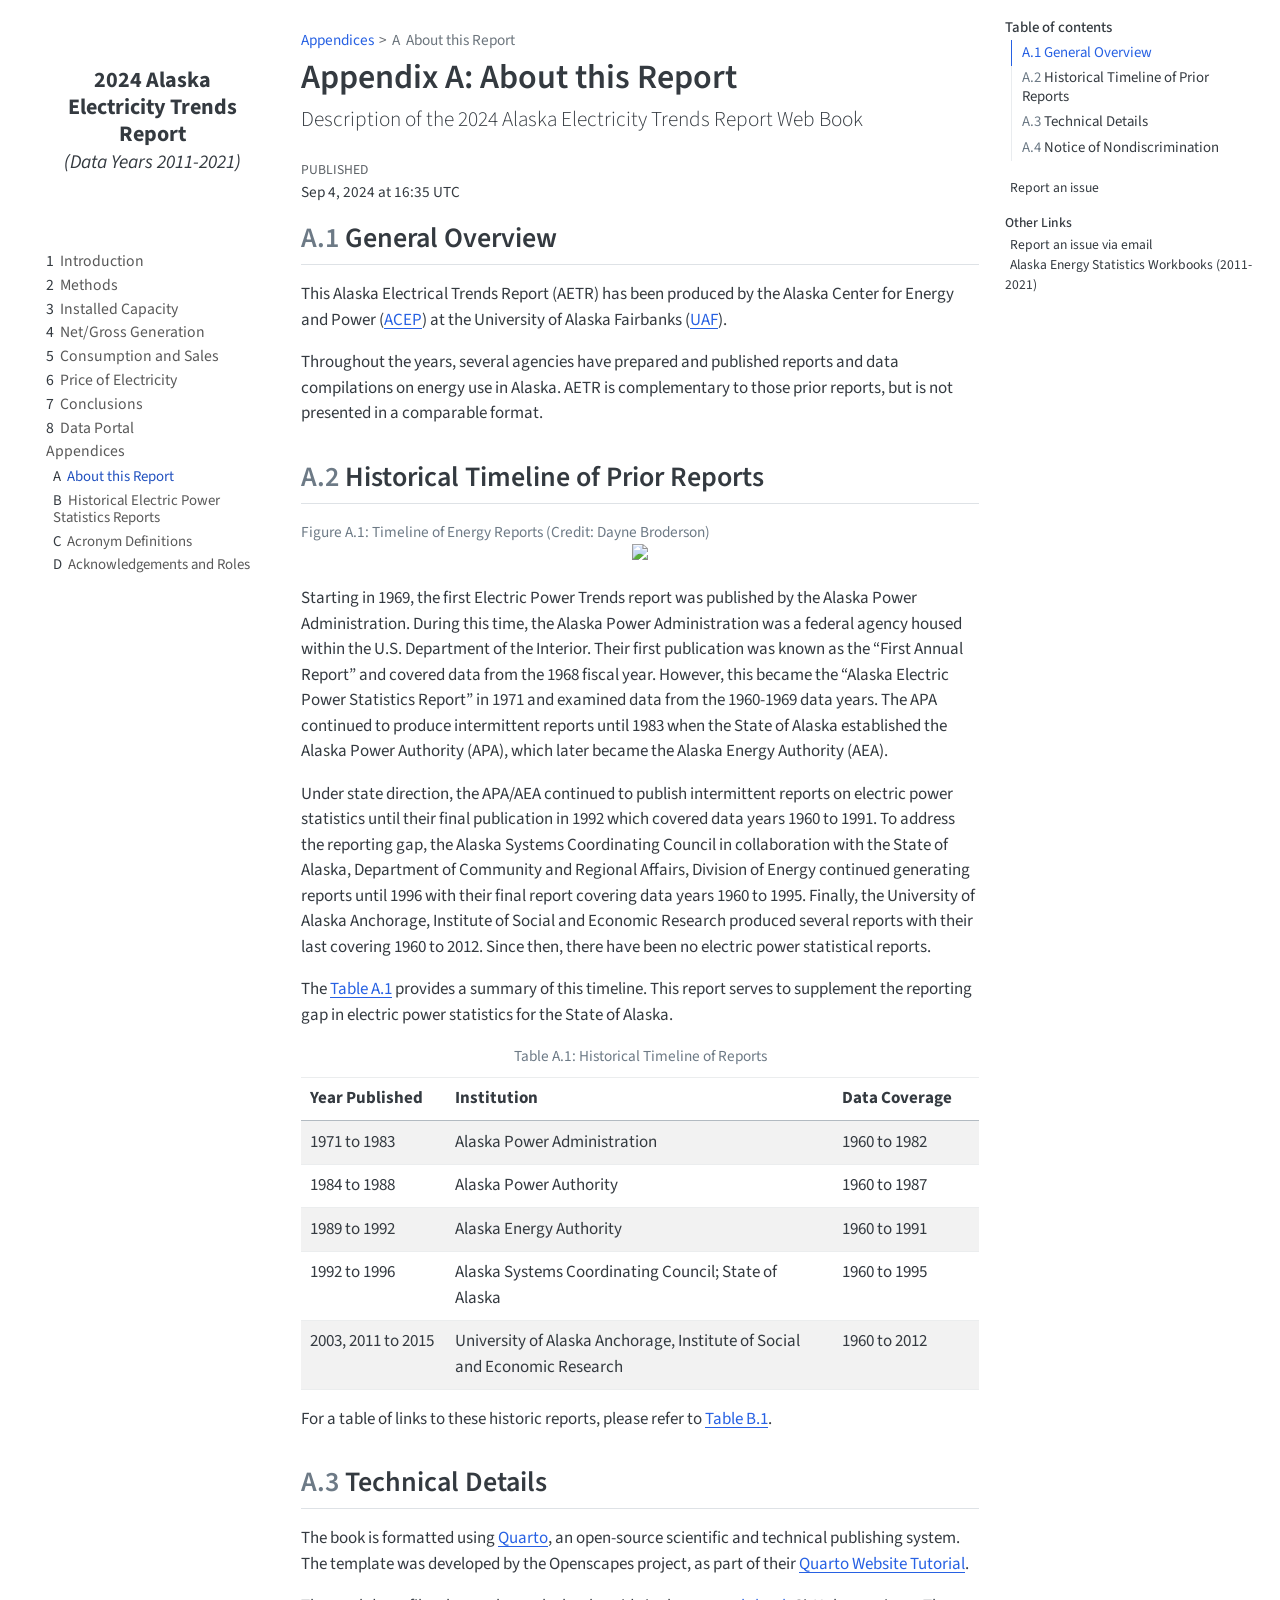
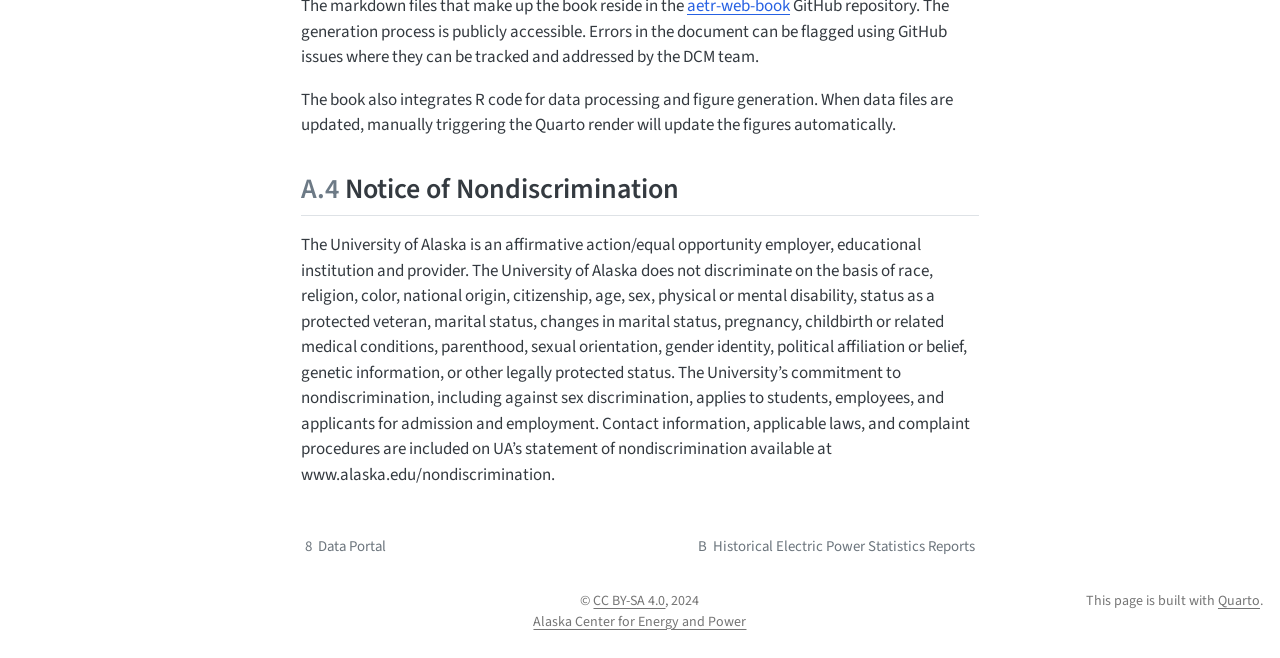
==== commit 20368dcb: "Built site for gh-pages" ====
--- a/about.html
+++ b/about.html
@@ -210,6 +210,7 @@
   <li><a href="#general-overview" id="toc-general-overview" class="nav-link active" data-scroll-target="#general-overview"><span class="header-section-number">A.1</span> General Overview</a></li>
   <li><a href="#sec-historic-timeline" id="toc-sec-historic-timeline" class="nav-link" data-scroll-target="#sec-historic-timeline"><span class="header-section-number">A.2</span> Historical Timeline of Prior Reports</a></li>
   <li><a href="#technical-details" id="toc-technical-details" class="nav-link" data-scroll-target="#technical-details"><span class="header-section-number">A.3</span> Technical Details</a></li>
+  <li><a href="#notice-of-nondiscrimination" id="toc-notice-of-nondiscrimination" class="nav-link" data-scroll-target="#notice-of-nondiscrimination"><span class="header-section-number">A.4</span> Notice of Nondiscrimination</a></li>
   </ul>
 <div class="toc-actions"><ul><li><a href="https://github.com/acep-uaf/aetr-web-book-2024/issues/new" class="toc-action"><i class="bi bi-github"></i>Report an issue</a></li></ul></div><div class="quarto-other-links"><h2>Other Links</h2><ul><li><a href="mailto:uaf-acep-dcm-support@alaska.edu"><i class="bi bi-envelope-exclamation"></i>Report an issue via email</a></li><li><a href="https://acep-uaf.github.io/ak-energy-statistics-2011_2021/"><i class="bi bi-bi-file-spreadsheet"></i>Alaska Energy Statistics Workbooks (2011-2021)</a></li></ul></div></nav>
     </div>
@@ -230,7 +231,7 @@
     <div>
     <div class="quarto-title-meta-heading">Published</div>
     <div class="quarto-title-meta-contents">
-      <p class="date">Aug 30, 2024 at 22:57 UTC</p>
+      <p class="date">Sep 4, 2024 at 16:35 UTC</p>
     </div>
   </div>
   
@@ -319,6 +320,10 @@
 <p>The book is formatted using <a href="https://quarto.org">Quarto</a>, an open-source scientific and technical publishing system. The template was developed by the Openscapes project, as part of their <a href="https://github.com/Openscapes/quarto-website-tutorial">Quarto Website Tutorial</a>.</p>
 <p>The markdown files that make up the book reside in the <a href="https://github.com/acep-uaf/aetr-web-book">aetr-web-book</a> GitHub repository. The generation process is publicly accessible. Errors in the document can be flagged using GitHub issues where they can be tracked and addressed by the DCM team.</p>
 <p>The book also integrates R code for data processing and figure generation. When data files are updated, manually triggering the Quarto render will update the figures automatically.</p>
+</section>
+<section id="notice-of-nondiscrimination" class="level2" data-number="A.4">
+<h2 data-number="A.4" class="anchored" data-anchor-id="notice-of-nondiscrimination"><span class="header-section-number">A.4</span> Notice of Nondiscrimination</h2>
+<p>The University of Alaska is an affirmative action/equal opportunity employer, educational institution and provider. The University of Alaska does not discriminate on the basis of race, religion, color, national origin, citizenship, age, sex, physical or mental disability, status as a protected veteran, marital status, changes in marital status, pregnancy, childbirth or related medical conditions, parenthood, sexual orientation, gender identity, political affiliation or belief, genetic information, or other legally protected status. The University’s commitment to nondiscrimination, including against sex discrimination, applies to students, employees, and applicants for admission and employment. Contact information, applicable laws, and complaint procedures are included on UA’s statement of nondiscrimination available at www.alaska.edu/nondiscrimination.</p>
 
 
 </section>
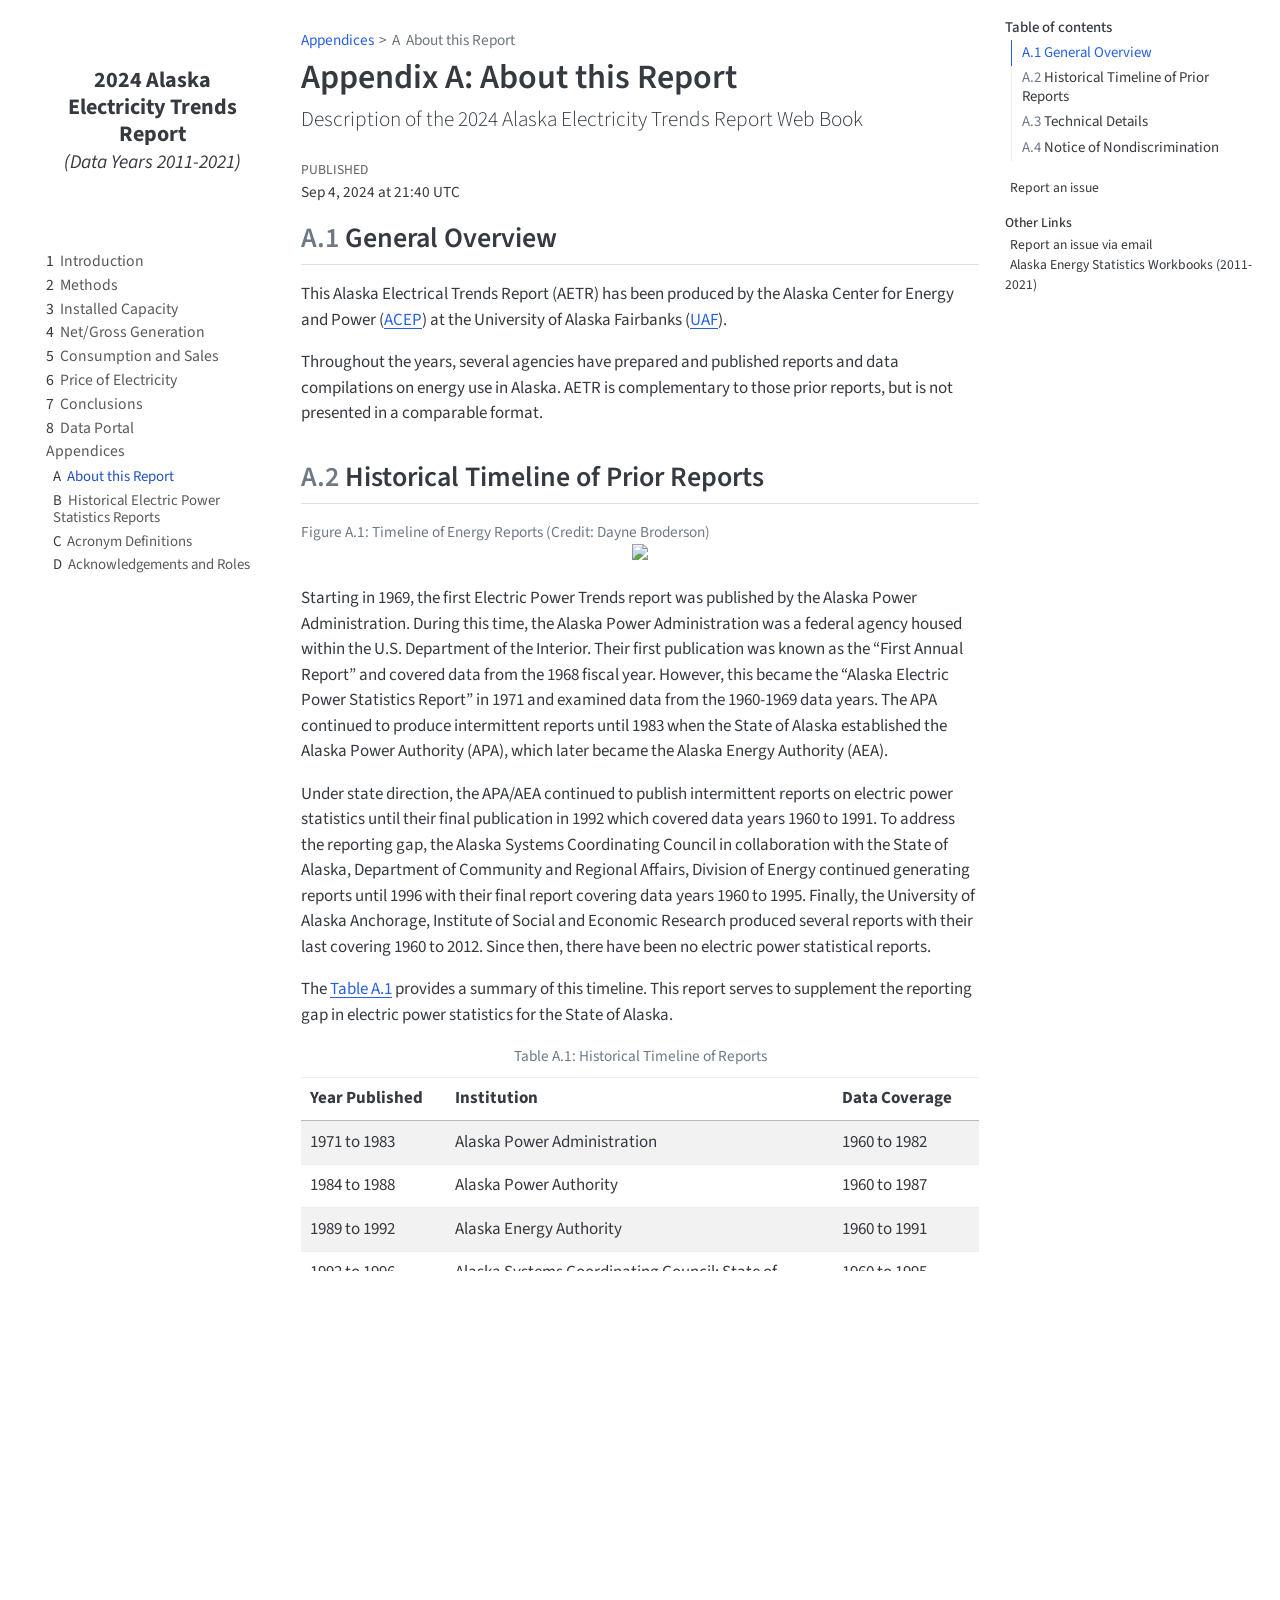
==== commit d59c4287: "Built site for gh-pages" ====
--- a/about.html
+++ b/about.html
@@ -231,7 +231,7 @@
     <div>
     <div class="quarto-title-meta-heading">Published</div>
     <div class="quarto-title-meta-contents">
-      <p class="date">Sep 4, 2024 at 16:35 UTC</p>
+      <p class="date">Sep 4, 2024 at 21:40 UTC</p>
     </div>
   </div>
   
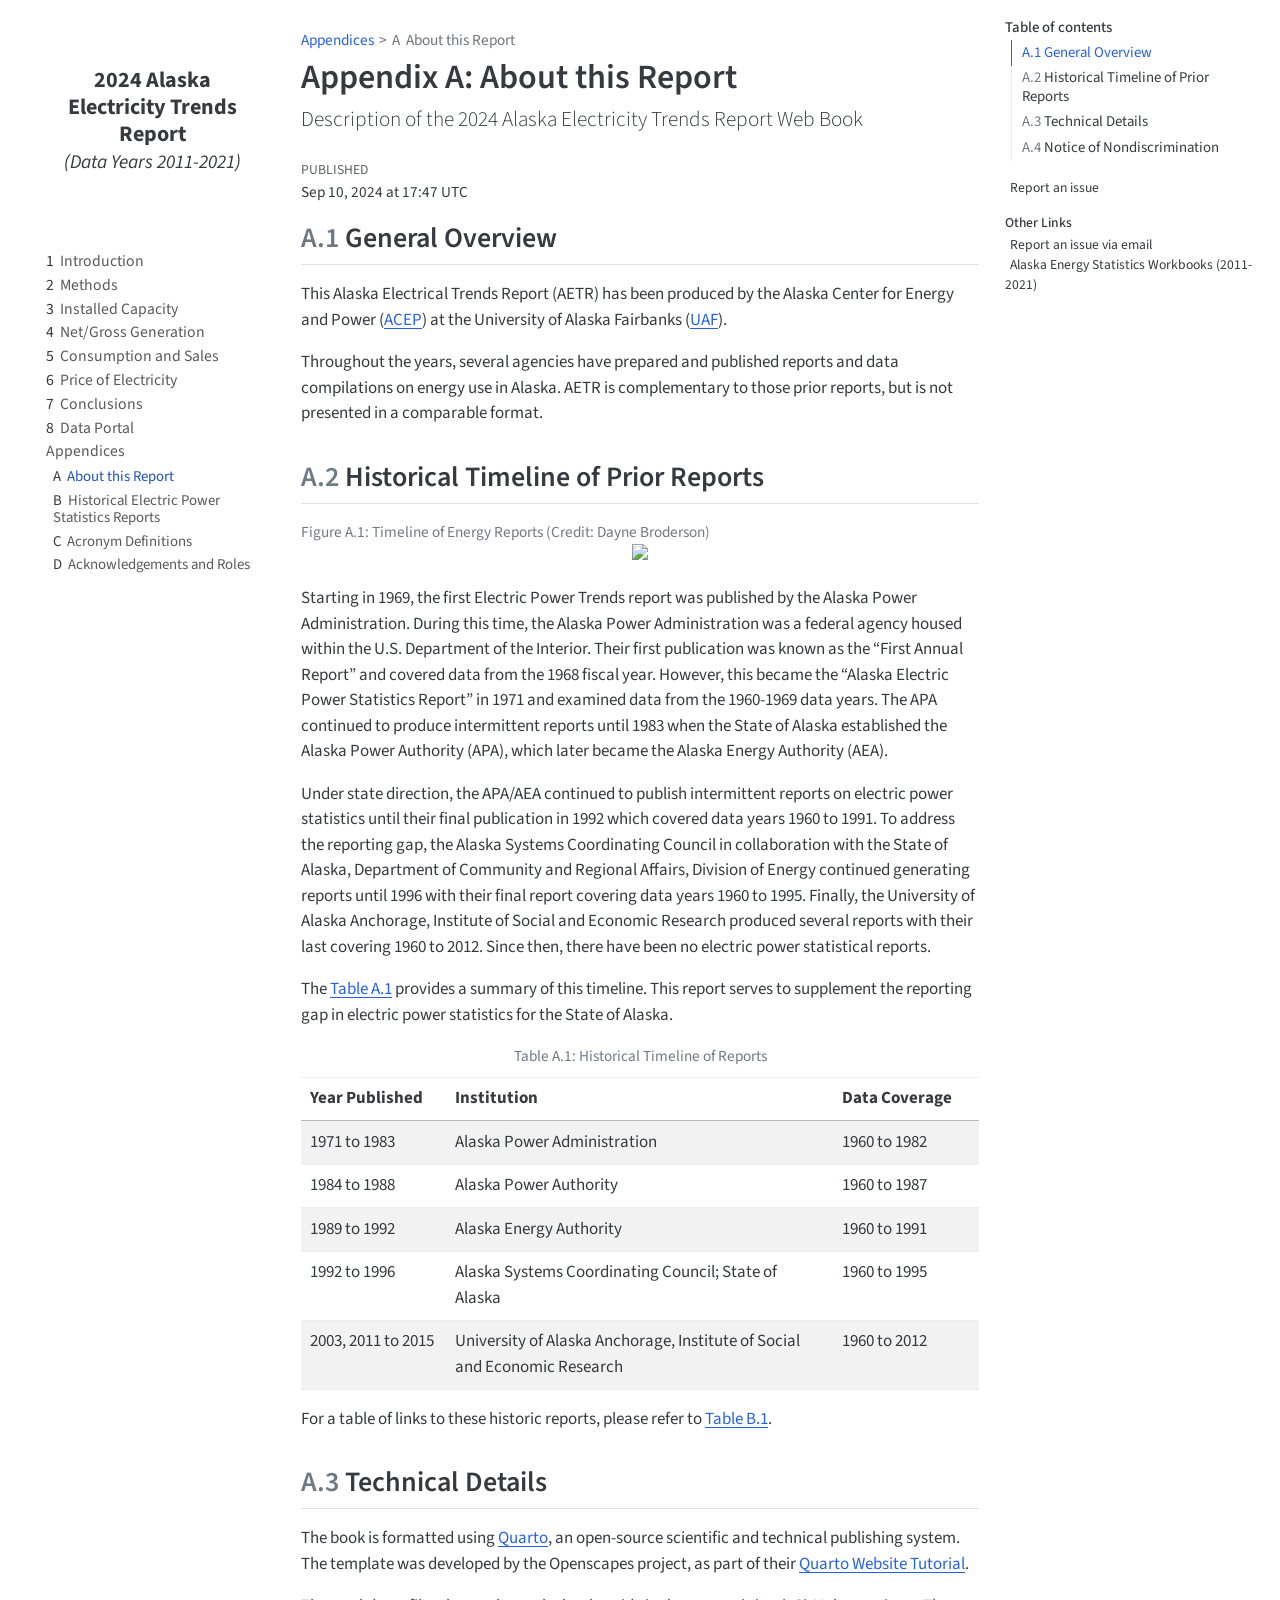
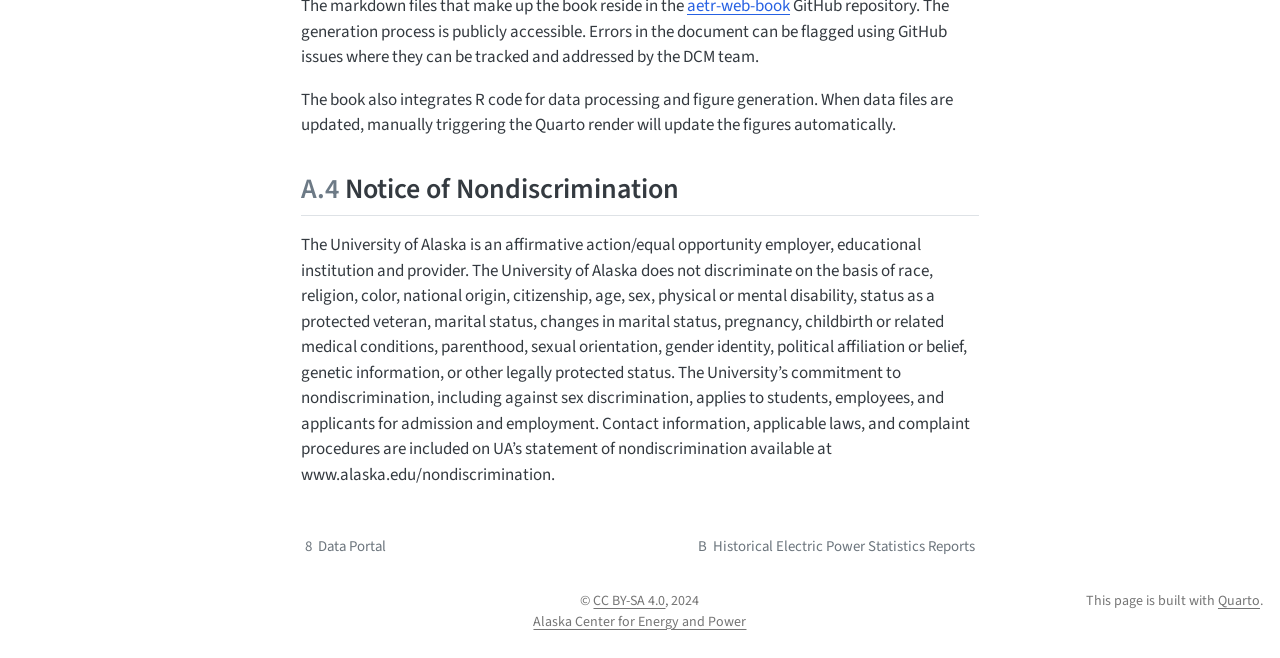
==== commit 02c09dd3: "Built site for gh-pages" ====
--- a/about.html
+++ b/about.html
@@ -231,7 +231,7 @@
     <div>
     <div class="quarto-title-meta-heading">Published</div>
     <div class="quarto-title-meta-contents">
-      <p class="date">Sep 4, 2024 at 21:40 UTC</p>
+      <p class="date">Sep 10, 2024 at 17:47 UTC</p>
     </div>
   </div>
   
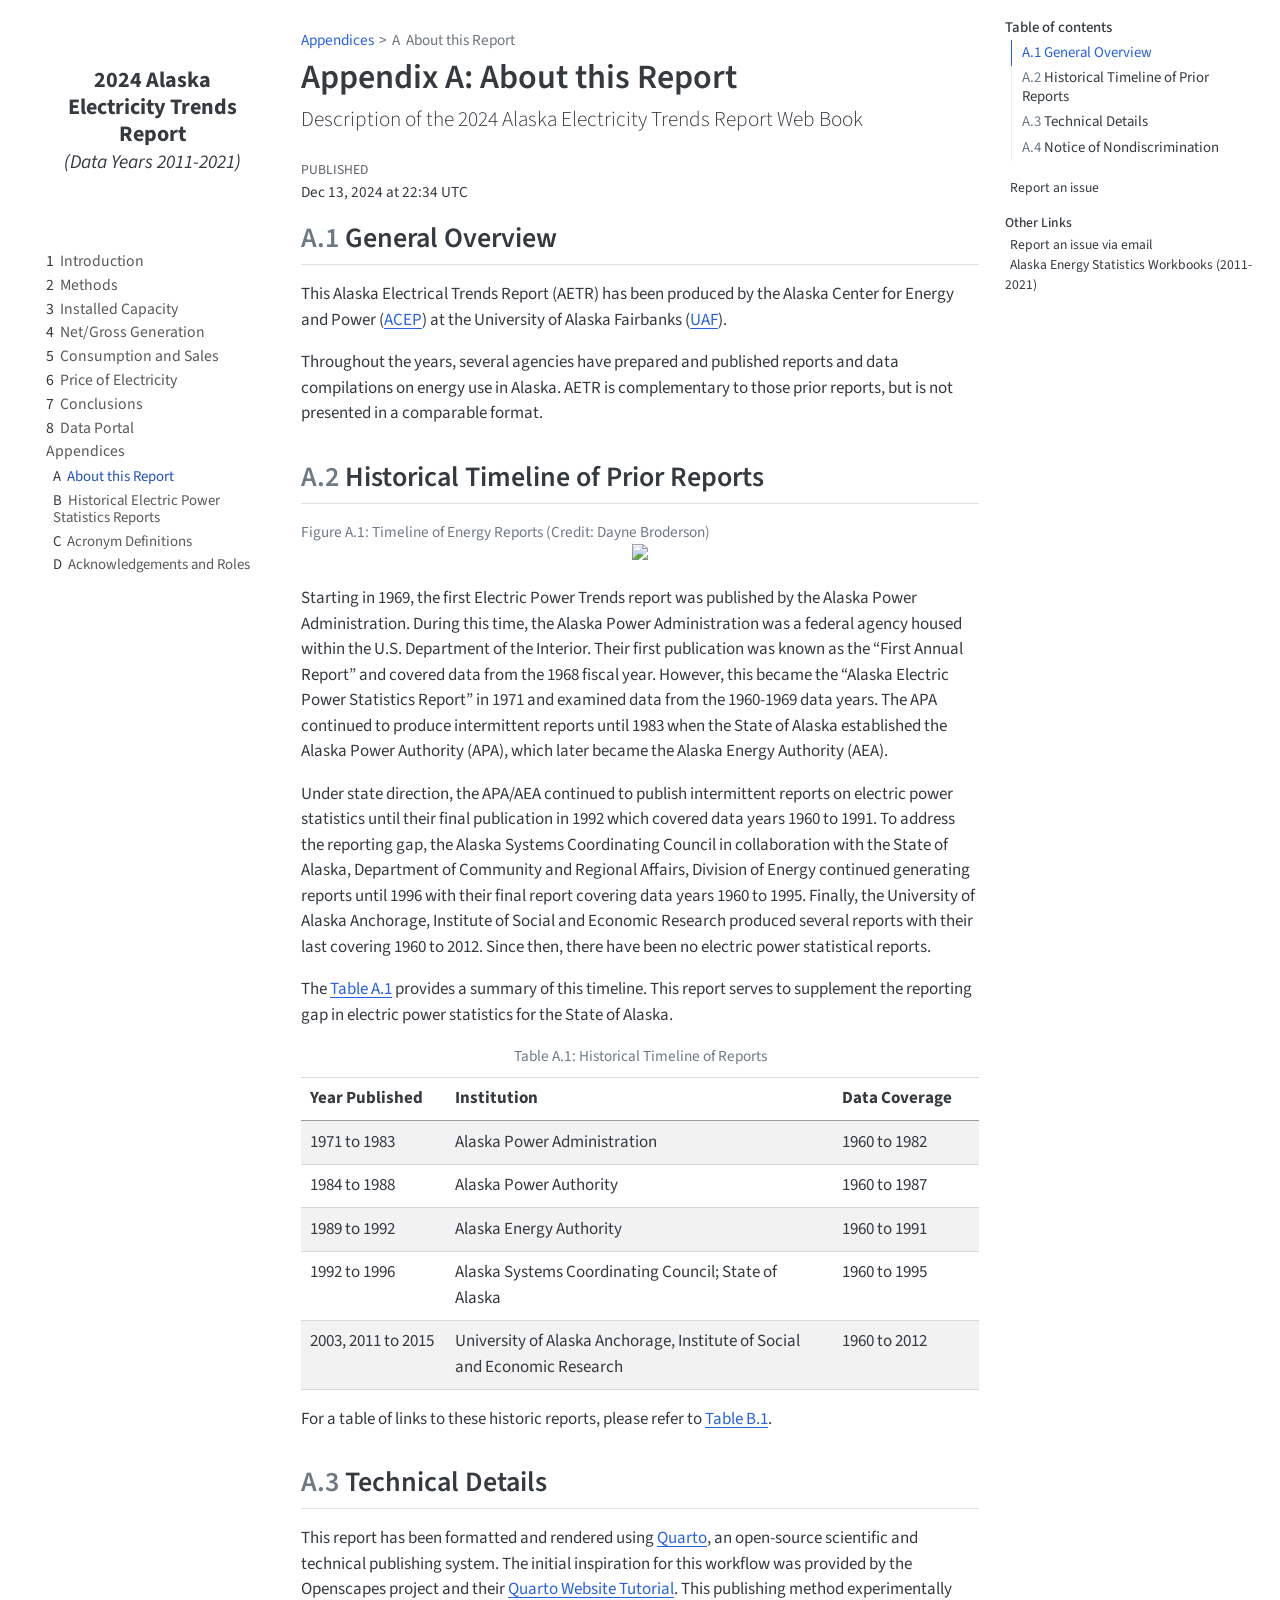
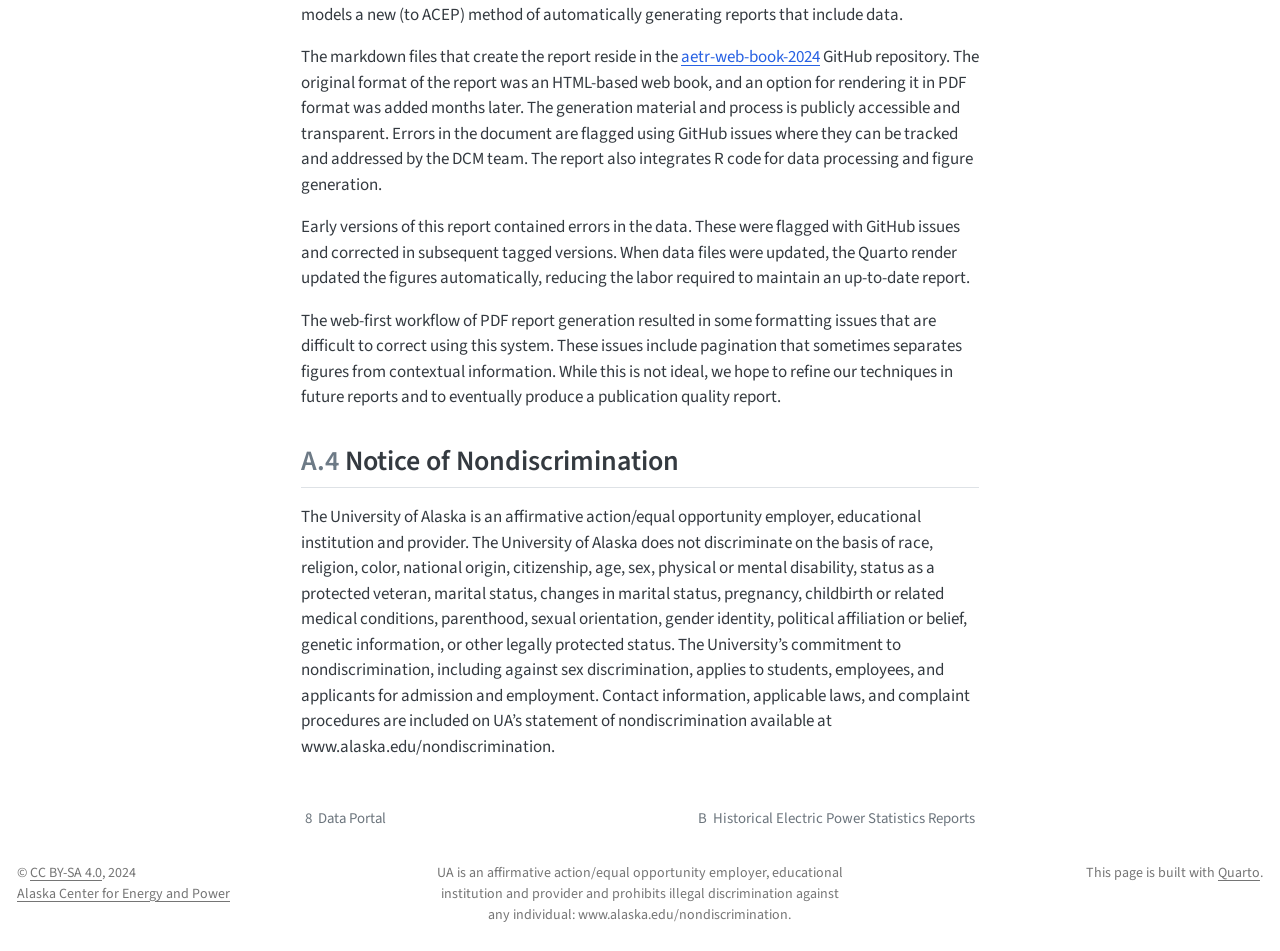
==== commit 73daa128: "Built site for gh-pages" ====
--- a/about.html
+++ b/about.html
@@ -2,7 +2,7 @@
 <html xmlns="http://www.w3.org/1999/xhtml" lang="en" xml:lang="en"><head>
 
 <meta charset="utf-8">
-<meta name="generator" content="quarto-1.5.57">
+<meta name="generator" content="quarto-1.6.39">
 
 <meta name="viewport" content="width=device-width, initial-scale=1.0, user-scalable=yes">
 
@@ -36,10 +36,10 @@
 <script src="site_libs/quarto-html/tippy.umd.min.js"></script>
 <script src="site_libs/quarto-html/anchor.min.js"></script>
 <link href="site_libs/quarto-html/tippy.css" rel="stylesheet">
-<link href="site_libs/quarto-html/quarto-syntax-highlighting.css" rel="stylesheet" id="quarto-text-highlighting-styles">
+<link href="site_libs/quarto-html/quarto-syntax-highlighting-e26003cea8cd680ca0c55a263523d882.css" rel="stylesheet" id="quarto-text-highlighting-styles">
 <script src="site_libs/bootstrap/bootstrap.min.js"></script>
 <link href="site_libs/bootstrap/bootstrap-icons.css" rel="stylesheet">
-<link href="site_libs/bootstrap/bootstrap.min.css" rel="stylesheet" id="quarto-bootstrap" data-mode="light">
+<link href="site_libs/bootstrap/bootstrap-8bee82b8e7aebb660feaa1f48ab703c2.min.css" rel="stylesheet" append-hash="true" id="quarto-bootstrap" data-mode="light">
 <script id="quarto-search-options" type="application/json">{
   "location": "sidebar",
   "copy-button": false,
@@ -231,7 +231,7 @@
     <div>
     <div class="quarto-title-meta-heading">Published</div>
     <div class="quarto-title-meta-contents">
-      <p class="date">Sep 10, 2024 at 17:47 UTC</p>
+      <p class="date">Dec 13, 2024 at 22:34 UTC</p>
     </div>
   </div>
   
@@ -317,9 +317,10 @@
 </section>
 <section id="technical-details" class="level2" data-number="A.3">
 <h2 data-number="A.3" class="anchored" data-anchor-id="technical-details"><span class="header-section-number">A.3</span> Technical Details</h2>
-<p>The book is formatted using <a href="https://quarto.org">Quarto</a>, an open-source scientific and technical publishing system. The template was developed by the Openscapes project, as part of their <a href="https://github.com/Openscapes/quarto-website-tutorial">Quarto Website Tutorial</a>.</p>
-<p>The markdown files that make up the book reside in the <a href="https://github.com/acep-uaf/aetr-web-book">aetr-web-book</a> GitHub repository. The generation process is publicly accessible. Errors in the document can be flagged using GitHub issues where they can be tracked and addressed by the DCM team.</p>
-<p>The book also integrates R code for data processing and figure generation. When data files are updated, manually triggering the Quarto render will update the figures automatically.</p>
+<p>This report has been formatted and rendered using <a href="https://quarto.org">Quarto</a>, an open-source scientific and technical publishing system. The initial inspiration for this workflow was provided by the Openscapes project and their <a href="https://github.com/Openscapes/quarto-website-tutorial">Quarto Website Tutorial</a>. This publishing method experimentally models a new (to ACEP) method of automatically generating reports that include data.</p>
+<p>The markdown files that create the report reside in the <a href="https://github.com/acep-uaf/aetr-web-book-2024">aetr-web-book-2024</a> GitHub repository. The original format of the report was an HTML-based web book, and an option for rendering it in PDF format was added months later. The generation material and process is publicly accessible and transparent. Errors in the document are flagged using GitHub issues where they can be tracked and addressed by the DCM team. The report also integrates R code for data processing and figure generation.</p>
+<p>Early versions of this report contained errors in the data. These were flagged with GitHub issues and corrected in subsequent tagged versions. When data files were updated, the Quarto render updated the figures automatically, reducing the labor required to maintain an up-to-date report.</p>
+<p>The web-first workflow of PDF report generation resulted in some formatting issues that are difficult to correct using this system. These issues include pagination that sometimes separates figures from contextual information. While this is not ideal, we hope to refine our techniques in future reports and to eventually produce a publication quality report.</p>
 </section>
 <section id="notice-of-nondiscrimination" class="level2" data-number="A.4">
 <h2 data-number="A.4" class="anchored" data-anchor-id="notice-of-nondiscrimination"><span class="header-section-number">A.4</span> Notice of Nondiscrimination</h2>
@@ -411,8 +412,6 @@
   });
   clipboard.on('success', onCopySuccess);
   if (window.document.getElementById('quarto-embedded-source-code-modal')) {
-    // For code content inside modals, clipBoardJS needs to be initialized with a container option
-    // TODO: Check when it could be a function (https://github.com/zenorocha/clipboard.js/issues/860)
     const clipboardModal = new window.ClipboardJS('.code-copy-button[data-in-quarto-modal]', {
       text: getTextToCopy,
       container: window.document.getElementById('quarto-embedded-source-code-modal')
@@ -523,7 +522,6 @@
       if (window.Quarto?.typesetMath) {
         window.Quarto.typesetMath(note);
       }
-      // TODO in 1.5, we should make sure this works without a callout special case
       if (note.classList.contains("callout")) {
         return note.outerHTML;
       } else {
@@ -765,10 +763,10 @@
 <footer class="footer">
   <div class="nav-footer">
     <div class="nav-footer-left">
-      &nbsp;
-    </div>   
+<p>© <a href="https://github.com/acep-uaf/aetr-web-book-2024/blob/main/LICENSE.md">CC BY-SA 4.0</a>, 2024<br> <a href="https://www.uaf.edu/acep/">Alaska Center for Energy and Power</a></p>
+</div>   
     <div class="nav-footer-center">
-<p>© <a href="https://github.com/acep-uaf/aetr-web-book-2024/blob/main/LICENSE.md">CC BY-SA 4.0</a>, 2024<br> <a href="https://www.uaf.edu/acep/">Alaska Center for Energy and Power</a></p>
+<p>UA is an affirmative action/equal opportunity employer, educational institution and provider and prohibits illegal discrimination against any individual: www.alaska.edu/nondiscrimination.</p>
 <div class="toc-actions d-sm-block d-md-none"><ul><li><a href="https://github.com/acep-uaf/aetr-web-book-2024/issues/new" class="toc-action"><i class="bi bi-github"></i>Report an issue</a></li></ul></div></div>
     <div class="nav-footer-right">
 <p>This page is built with <a href="https://quarto.org/">Quarto</a>.</p>
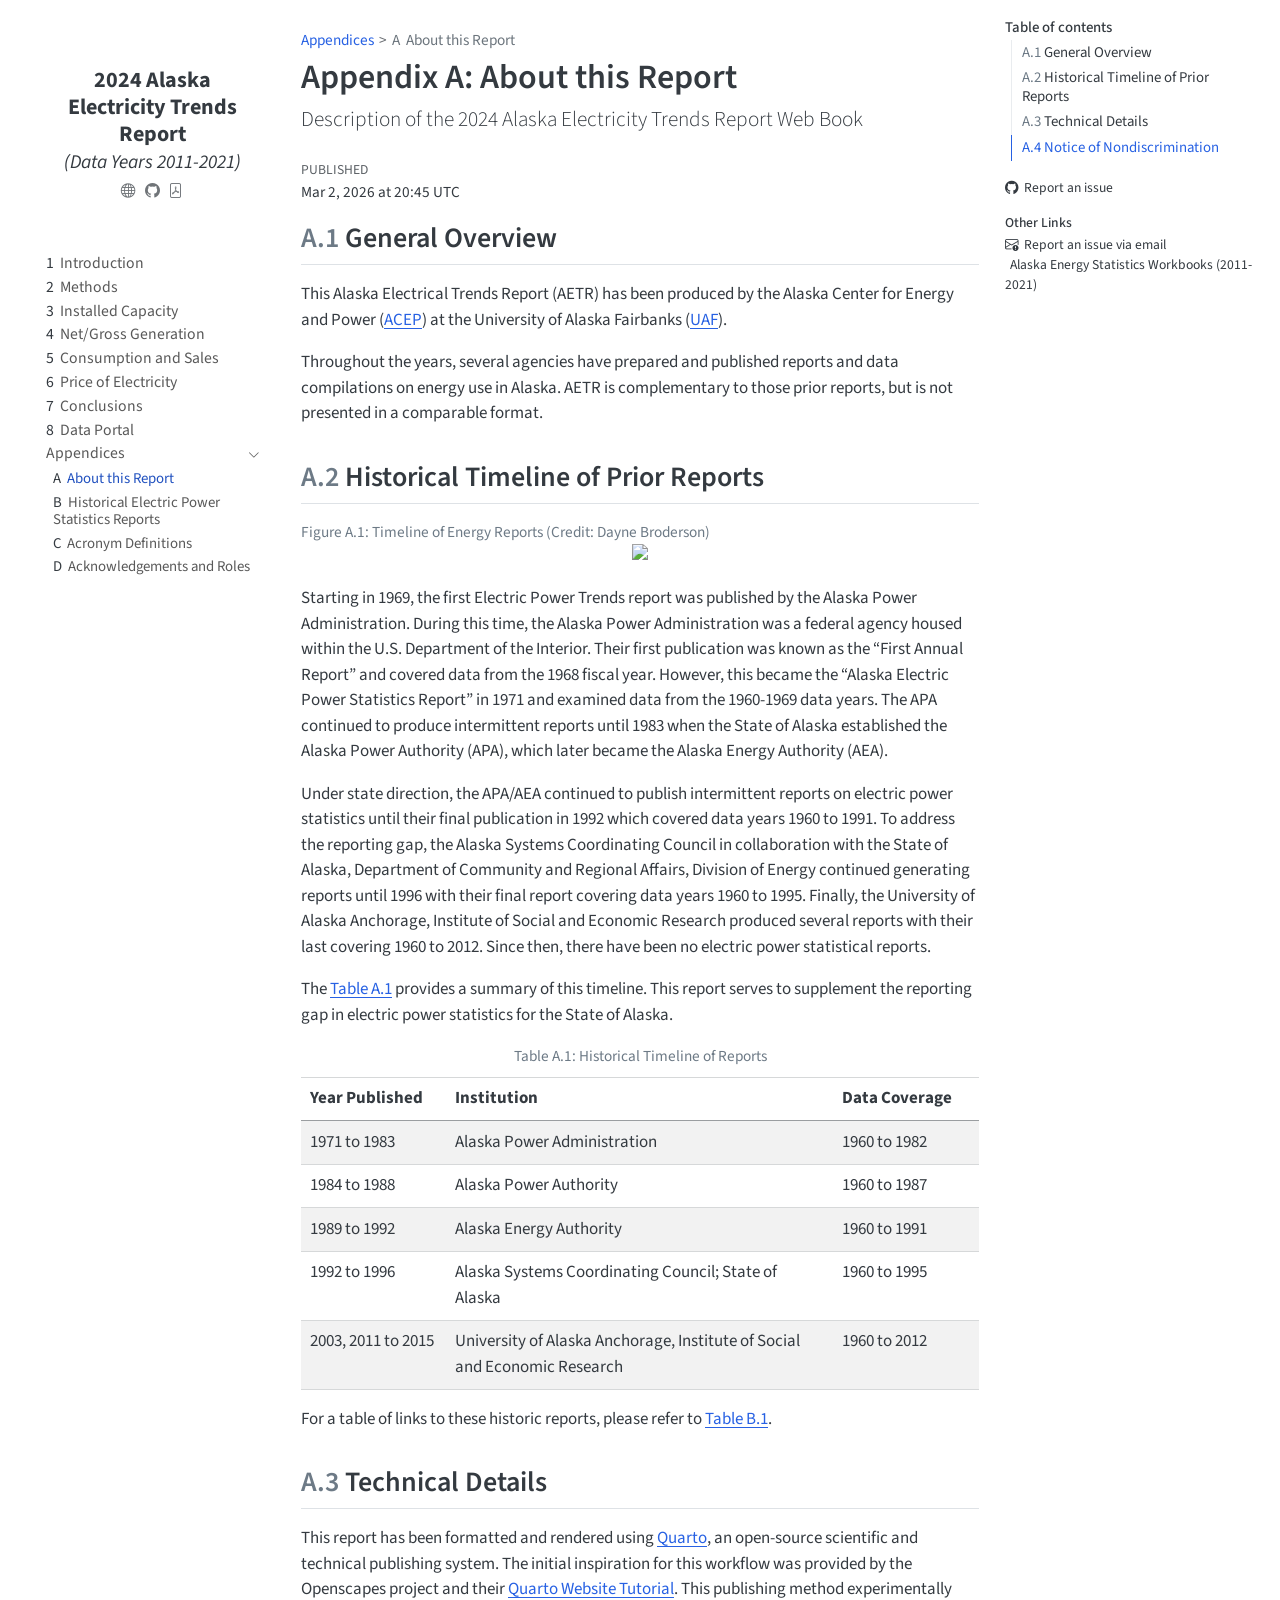
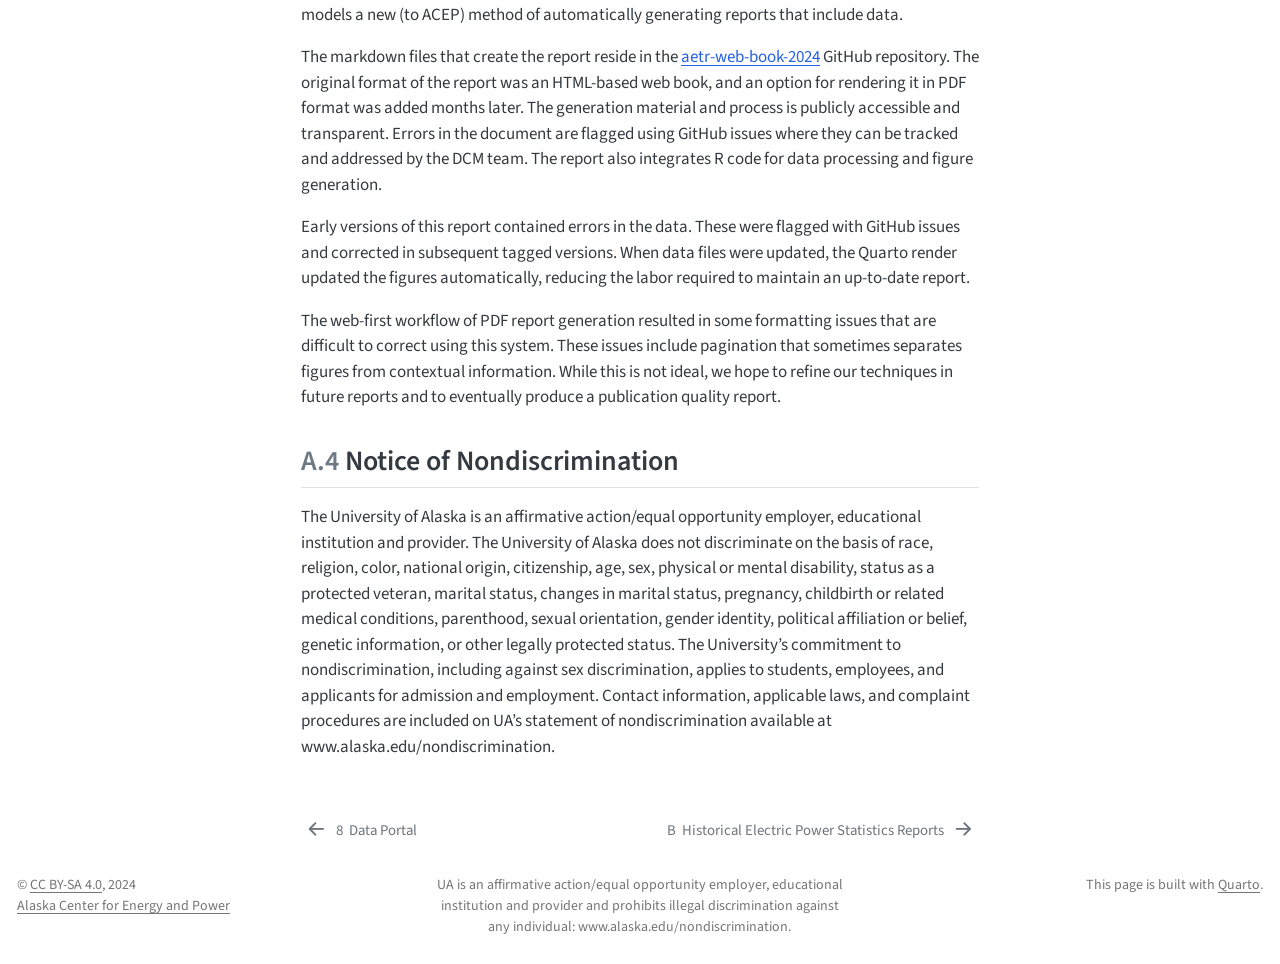
==== commit 402df48c: "Built site for gh-pages" ====
--- a/about.html
+++ b/about.html
@@ -2,7 +2,7 @@
 <html xmlns="http://www.w3.org/1999/xhtml" lang="en" xml:lang="en"><head>
 
 <meta charset="utf-8">
-<meta name="generator" content="quarto-1.6.39">
+<meta name="generator" content="quarto-1.8.27">
 
 <meta name="viewport" content="width=device-width, initial-scale=1.0, user-scalable=yes">
 
@@ -31,15 +31,17 @@
 <meta name="quarto:offset" content="./">
 <link href="./historic_reports.html" rel="next">
 <link href="./data.html" rel="prev">
-<script src="site_libs/quarto-html/quarto.js"></script>
+<script src="site_libs/quarto-html/quarto.js" type="module"></script>
+<script src="site_libs/quarto-html/tabsets/tabsets.js" type="module"></script>
+<script src="site_libs/quarto-html/axe/axe-check.js" type="module"></script>
 <script src="site_libs/quarto-html/popper.min.js"></script>
 <script src="site_libs/quarto-html/tippy.umd.min.js"></script>
 <script src="site_libs/quarto-html/anchor.min.js"></script>
 <link href="site_libs/quarto-html/tippy.css" rel="stylesheet">
-<link href="site_libs/quarto-html/quarto-syntax-highlighting-e26003cea8cd680ca0c55a263523d882.css" rel="stylesheet" id="quarto-text-highlighting-styles">
+<link href="site_libs/quarto-html/quarto-syntax-highlighting-ed96de9b727972fe78a7b5d16c58bf87.css" rel="stylesheet" id="quarto-text-highlighting-styles">
 <script src="site_libs/bootstrap/bootstrap.min.js"></script>
 <link href="site_libs/bootstrap/bootstrap-icons.css" rel="stylesheet">
-<link href="site_libs/bootstrap/bootstrap-8bee82b8e7aebb660feaa1f48ab703c2.min.css" rel="stylesheet" append-hash="true" id="quarto-bootstrap" data-mode="light">
+<link href="site_libs/bootstrap/bootstrap-ec2d5b9ca57f57bf7e5f4f89abec20f1.min.css" rel="stylesheet" append-hash="true" id="quarto-bootstrap" data-mode="light">
 <script id="quarto-search-options" type="application/json">{
   "location": "sidebar",
   "copy-button": false,
@@ -72,7 +74,7 @@
 <link rel="stylesheet" href="styles.css">
 </head>
 
-<body class="nav-sidebar floating">
+<body class="nav-sidebar floating quarto-light">
 
 <div id="quarto-search-results"></div>
   <header id="quarto-header" class="headroom fixed-top">
@@ -96,7 +98,8 @@
   <nav id="quarto-sidebar" class="sidebar collapse collapse-horizontal quarto-sidebar-collapse-item sidebar-navigation floating overflow-auto">
     <div class="pt-lg-2 mt-2 text-center sidebar-header sidebar-header-stacked">
       <a href="./index.html" class="sidebar-logo-link">
-      <img src="./images/ACEP_gear.png" alt="" class="sidebar-logo py-0 d-lg-inline d-none">
+      <img src="./images/ACEP_gear.png" alt="" class="sidebar-logo light-content py-0 d-lg-inline d-none">
+      <img src="./images/ACEP_gear.png" alt="" class="sidebar-logo dark-content py-0 d-lg-inline d-none">
       </a>
     <div class="sidebar-title mb-0 py-0">
       <a href="./"><strong>2024 Alaska Electricity Trends Report</strong><br><small><em>(Data Years 2011-2021)</em></small><br></a> 
@@ -231,7 +234,7 @@
     <div>
     <div class="quarto-title-meta-heading">Published</div>
     <div class="quarto-title-meta-contents">
-      <p class="date">Dec 13, 2024 at 22:34 UTC</p>
+      <p class="date">Mar 2, 2026 at 20:45 UTC</p>
     </div>
   </div>
   
@@ -331,236 +334,243 @@
 
 </main> <!-- /main -->
 <script id="quarto-html-after-body" type="application/javascript">
-window.document.addEventListener("DOMContentLoaded", function (event) {
-  const toggleBodyColorMode = (bsSheetEl) => {
-    const mode = bsSheetEl.getAttribute("data-mode");
-    const bodyEl = window.document.querySelector("body");
-    if (mode === "dark") {
-      bodyEl.classList.add("quarto-dark");
-      bodyEl.classList.remove("quarto-light");
-    } else {
-      bodyEl.classList.add("quarto-light");
-      bodyEl.classList.remove("quarto-dark");
-    }
-  }
-  const toggleBodyColorPrimary = () => {
-    const bsSheetEl = window.document.querySelector("link#quarto-bootstrap");
-    if (bsSheetEl) {
-      toggleBodyColorMode(bsSheetEl);
-    }
-  }
-  toggleBodyColorPrimary();  
-  const icon = "";
-  const anchorJS = new window.AnchorJS();
-  anchorJS.options = {
-    placement: 'right',
-    icon: icon
-  };
-  anchorJS.add('.anchored');
-  const isCodeAnnotation = (el) => {
-    for (const clz of el.classList) {
-      if (clz.startsWith('code-annotation-')) {                     
-        return true;
-      }
-    }
-    return false;
-  }
-  const onCopySuccess = function(e) {
-    // button target
-    const button = e.trigger;
-    // don't keep focus
-    button.blur();
-    // flash "checked"
-    button.classList.add('code-copy-button-checked');
-    var currentTitle = button.getAttribute("title");
-    button.setAttribute("title", "Copied!");
-    let tooltip;
-    if (window.bootstrap) {
-      button.setAttribute("data-bs-toggle", "tooltip");
-      button.setAttribute("data-bs-placement", "left");
-      button.setAttribute("data-bs-title", "Copied!");
-      tooltip = new bootstrap.Tooltip(button, 
-        { trigger: "manual", 
-          customClass: "code-copy-button-tooltip",
-          offset: [0, -8]});
-      tooltip.show();    
-    }
-    setTimeout(function() {
-      if (tooltip) {
-        tooltip.hide();
-        button.removeAttribute("data-bs-title");
-        button.removeAttribute("data-bs-toggle");
-        button.removeAttribute("data-bs-placement");
-      }
-      button.setAttribute("title", currentTitle);
-      button.classList.remove('code-copy-button-checked');
-    }, 1000);
-    // clear code selection
-    e.clearSelection();
-  }
-  const getTextToCopy = function(trigger) {
-      const codeEl = trigger.previousElementSibling.cloneNode(true);
+  window.document.addEventListener("DOMContentLoaded", function (event) {
+    const icon = "";
+    const anchorJS = new window.AnchorJS();
+    anchorJS.options = {
+      placement: 'right',
+      icon: icon
+    };
+    anchorJS.add('.anchored');
+    const isCodeAnnotation = (el) => {
+      for (const clz of el.classList) {
+        if (clz.startsWith('code-annotation-')) {                     
+          return true;
+        }
+      }
+      return false;
+    }
+    const onCopySuccess = function(e) {
+      // button target
+      const button = e.trigger;
+      // don't keep focus
+      button.blur();
+      // flash "checked"
+      button.classList.add('code-copy-button-checked');
+      var currentTitle = button.getAttribute("title");
+      button.setAttribute("title", "Copied!");
+      let tooltip;
+      if (window.bootstrap) {
+        button.setAttribute("data-bs-toggle", "tooltip");
+        button.setAttribute("data-bs-placement", "left");
+        button.setAttribute("data-bs-title", "Copied!");
+        tooltip = new bootstrap.Tooltip(button, 
+          { trigger: "manual", 
+            customClass: "code-copy-button-tooltip",
+            offset: [0, -8]});
+        tooltip.show();    
+      }
+      setTimeout(function() {
+        if (tooltip) {
+          tooltip.hide();
+          button.removeAttribute("data-bs-title");
+          button.removeAttribute("data-bs-toggle");
+          button.removeAttribute("data-bs-placement");
+        }
+        button.setAttribute("title", currentTitle);
+        button.classList.remove('code-copy-button-checked');
+      }, 1000);
+      // clear code selection
+      e.clearSelection();
+    }
+    const getTextToCopy = function(trigger) {
+      const outerScaffold = trigger.parentElement.cloneNode(true);
+      const codeEl = outerScaffold.querySelector('code');
       for (const childEl of codeEl.children) {
         if (isCodeAnnotation(childEl)) {
           childEl.remove();
         }
       }
       return codeEl.innerText;
-  }
-  const clipboard = new window.ClipboardJS('.code-copy-button:not([data-in-quarto-modal])', {
-    text: getTextToCopy
-  });
-  clipboard.on('success', onCopySuccess);
-  if (window.document.getElementById('quarto-embedded-source-code-modal')) {
-    const clipboardModal = new window.ClipboardJS('.code-copy-button[data-in-quarto-modal]', {
-      text: getTextToCopy,
-      container: window.document.getElementById('quarto-embedded-source-code-modal')
+    }
+    const clipboard = new window.ClipboardJS('.code-copy-button:not([data-in-quarto-modal])', {
+      text: getTextToCopy
     });
-    clipboardModal.on('success', onCopySuccess);
-  }
-    var localhostRegex = new RegExp(/^(?:http|https):\/\/localhost\:?[0-9]*\//);
-    var mailtoRegex = new RegExp(/^mailto:/);
-      var filterRegex = new RegExp("https:\/\/acep-uaf\.github\.io\/aetr-web-book-2024\/");
-    var isInternal = (href) => {
-        return filterRegex.test(href) || localhostRegex.test(href) || mailtoRegex.test(href);
-    }
-    // Inspect non-navigation links and adorn them if external
- 	var links = window.document.querySelectorAll('a[href]:not(.nav-link):not(.navbar-brand):not(.toc-action):not(.sidebar-link):not(.sidebar-item-toggle):not(.pagination-link):not(.no-external):not([aria-hidden]):not(.dropdown-item):not(.quarto-navigation-tool):not(.about-link)');
-    for (var i=0; i<links.length; i++) {
-      const link = links[i];
-      if (!isInternal(link.href)) {
-        // undo the damage that might have been done by quarto-nav.js in the case of
-        // links that we want to consider external
-        if (link.dataset.originalHref !== undefined) {
-          link.href = link.dataset.originalHref;
-        }
-      }
-    }
-  function tippyHover(el, contentFn, onTriggerFn, onUntriggerFn) {
-    const config = {
-      allowHTML: true,
-      maxWidth: 500,
-      delay: 100,
-      arrow: false,
-      appendTo: function(el) {
-          return el.parentElement;
-      },
-      interactive: true,
-      interactiveBorder: 10,
-      theme: 'quarto',
-      placement: 'bottom-start',
-    };
-    if (contentFn) {
-      config.content = contentFn;
-    }
-    if (onTriggerFn) {
-      config.onTrigger = onTriggerFn;
-    }
-    if (onUntriggerFn) {
-      config.onUntrigger = onUntriggerFn;
-    }
-    window.tippy(el, config); 
-  }
-  const noterefs = window.document.querySelectorAll('a[role="doc-noteref"]');
-  for (var i=0; i<noterefs.length; i++) {
-    const ref = noterefs[i];
-    tippyHover(ref, function() {
-      // use id or data attribute instead here
-      let href = ref.getAttribute('data-footnote-href') || ref.getAttribute('href');
-      try { href = new URL(href).hash; } catch {}
-      const id = href.replace(/^#\/?/, "");
-      const note = window.document.getElementById(id);
-      if (note) {
-        return note.innerHTML;
+    clipboard.on('success', onCopySuccess);
+    if (window.document.getElementById('quarto-embedded-source-code-modal')) {
+      const clipboardModal = new window.ClipboardJS('.code-copy-button[data-in-quarto-modal]', {
+        text: getTextToCopy,
+        container: window.document.getElementById('quarto-embedded-source-code-modal')
+      });
+      clipboardModal.on('success', onCopySuccess);
+    }
+      var localhostRegex = new RegExp(/^(?:http|https):\/\/localhost\:?[0-9]*\//);
+      var mailtoRegex = new RegExp(/^mailto:/);
+        var filterRegex = new RegExp("https:\/\/acep-uaf\.github\.io\/aetr-web-book-2024\/");
+      var isInternal = (href) => {
+          return filterRegex.test(href) || localhostRegex.test(href) || mailtoRegex.test(href);
+      }
+      // Inspect non-navigation links and adorn them if external
+     var links = window.document.querySelectorAll('a[href]:not(.nav-link):not(.navbar-brand):not(.toc-action):not(.sidebar-link):not(.sidebar-item-toggle):not(.pagination-link):not(.no-external):not([aria-hidden]):not(.dropdown-item):not(.quarto-navigation-tool):not(.about-link)');
+      for (var i=0; i<links.length; i++) {
+        const link = links[i];
+        if (!isInternal(link.href)) {
+          // undo the damage that might have been done by quarto-nav.js in the case of
+          // links that we want to consider external
+          if (link.dataset.originalHref !== undefined) {
+            link.href = link.dataset.originalHref;
+          }
+        }
+      }
+    function tippyHover(el, contentFn, onTriggerFn, onUntriggerFn) {
+      const config = {
+        allowHTML: true,
+        maxWidth: 500,
+        delay: 100,
+        arrow: false,
+        appendTo: function(el) {
+            return el.parentElement;
+        },
+        interactive: true,
+        interactiveBorder: 10,
+        theme: 'quarto',
+        placement: 'bottom-start',
+      };
+      if (contentFn) {
+        config.content = contentFn;
+      }
+      if (onTriggerFn) {
+        config.onTrigger = onTriggerFn;
+      }
+      if (onUntriggerFn) {
+        config.onUntrigger = onUntriggerFn;
+      }
+      window.tippy(el, config); 
+    }
+    const noterefs = window.document.querySelectorAll('a[role="doc-noteref"]');
+    for (var i=0; i<noterefs.length; i++) {
+      const ref = noterefs[i];
+      tippyHover(ref, function() {
+        // use id or data attribute instead here
+        let href = ref.getAttribute('data-footnote-href') || ref.getAttribute('href');
+        try { href = new URL(href).hash; } catch {}
+        const id = href.replace(/^#\/?/, "");
+        const note = window.document.getElementById(id);
+        if (note) {
+          return note.innerHTML;
+        } else {
+          return "";
+        }
+      });
+    }
+    const xrefs = window.document.querySelectorAll('a.quarto-xref');
+    const processXRef = (id, note) => {
+      // Strip column container classes
+      const stripColumnClz = (el) => {
+        el.classList.remove("page-full", "page-columns");
+        if (el.children) {
+          for (const child of el.children) {
+            stripColumnClz(child);
+          }
+        }
+      }
+      stripColumnClz(note)
+      if (id === null || id.startsWith('sec-')) {
+        // Special case sections, only their first couple elements
+        const container = document.createElement("div");
+        if (note.children && note.children.length > 2) {
+          container.appendChild(note.children[0].cloneNode(true));
+          for (let i = 1; i < note.children.length; i++) {
+            const child = note.children[i];
+            if (child.tagName === "P" && child.innerText === "") {
+              continue;
+            } else {
+              container.appendChild(child.cloneNode(true));
+              break;
+            }
+          }
+          if (window.Quarto?.typesetMath) {
+            window.Quarto.typesetMath(container);
+          }
+          return container.innerHTML
+        } else {
+          if (window.Quarto?.typesetMath) {
+            window.Quarto.typesetMath(note);
+          }
+          return note.innerHTML;
+        }
       } else {
-        return "";
-      }
-    });
-  }
-  const xrefs = window.document.querySelectorAll('a.quarto-xref');
-  const processXRef = (id, note) => {
-    // Strip column container classes
-    const stripColumnClz = (el) => {
-      el.classList.remove("page-full", "page-columns");
-      if (el.children) {
-        for (const child of el.children) {
-          stripColumnClz(child);
-        }
-      }
-    }
-    stripColumnClz(note)
-    if (id === null || id.startsWith('sec-')) {
-      // Special case sections, only their first couple elements
-      const container = document.createElement("div");
-      if (note.children && note.children.length > 2) {
-        container.appendChild(note.children[0].cloneNode(true));
-        for (let i = 1; i < note.children.length; i++) {
-          const child = note.children[i];
-          if (child.tagName === "P" && child.innerText === "") {
-            continue;
-          } else {
-            container.appendChild(child.cloneNode(true));
-            break;
-          }
-        }
-        if (window.Quarto?.typesetMath) {
-          window.Quarto.typesetMath(container);
-        }
-        return container.innerHTML
-      } else {
+        // Remove any anchor links if they are present
+        const anchorLink = note.querySelector('a.anchorjs-link');
+        if (anchorLink) {
+          anchorLink.remove();
+        }
         if (window.Quarto?.typesetMath) {
           window.Quarto.typesetMath(note);
         }
-        return note.innerHTML;
-      }
-    } else {
-      // Remove any anchor links if they are present
-      const anchorLink = note.querySelector('a.anchorjs-link');
-      if (anchorLink) {
-        anchorLink.remove();
-      }
-      if (window.Quarto?.typesetMath) {
-        window.Quarto.typesetMath(note);
-      }
-      if (note.classList.contains("callout")) {
-        return note.outerHTML;
-      } else {
-        return note.innerHTML;
-      }
-    }
-  }
-  for (var i=0; i<xrefs.length; i++) {
-    const xref = xrefs[i];
-    tippyHover(xref, undefined, function(instance) {
-      instance.disable();
-      let url = xref.getAttribute('href');
-      let hash = undefined; 
-      if (url.startsWith('#')) {
-        hash = url;
-      } else {
-        try { hash = new URL(url).hash; } catch {}
-      }
-      if (hash) {
-        const id = hash.replace(/^#\/?/, "");
-        const note = window.document.getElementById(id);
-        if (note !== null) {
-          try {
-            const html = processXRef(id, note.cloneNode(true));
-            instance.setContent(html);
-          } finally {
-            instance.enable();
-            instance.show();
-          }
+        if (note.classList.contains("callout")) {
+          return note.outerHTML;
         } else {
-          // See if we can fetch this
-          fetch(url.split('#')[0])
+          return note.innerHTML;
+        }
+      }
+    }
+    for (var i=0; i<xrefs.length; i++) {
+      const xref = xrefs[i];
+      tippyHover(xref, undefined, function(instance) {
+        instance.disable();
+        let url = xref.getAttribute('href');
+        let hash = undefined; 
+        if (url.startsWith('#')) {
+          hash = url;
+        } else {
+          try { hash = new URL(url).hash; } catch {}
+        }
+        if (hash) {
+          const id = hash.replace(/^#\/?/, "");
+          const note = window.document.getElementById(id);
+          if (note !== null) {
+            try {
+              const html = processXRef(id, note.cloneNode(true));
+              instance.setContent(html);
+            } finally {
+              instance.enable();
+              instance.show();
+            }
+          } else {
+            // See if we can fetch this
+            fetch(url.split('#')[0])
+            .then(res => res.text())
+            .then(html => {
+              const parser = new DOMParser();
+              const htmlDoc = parser.parseFromString(html, "text/html");
+              const note = htmlDoc.getElementById(id);
+              if (note !== null) {
+                const html = processXRef(id, note);
+                instance.setContent(html);
+              } 
+            }).finally(() => {
+              instance.enable();
+              instance.show();
+            });
+          }
+        } else {
+          // See if we can fetch a full url (with no hash to target)
+          // This is a special case and we should probably do some content thinning / targeting
+          fetch(url)
           .then(res => res.text())
           .then(html => {
             const parser = new DOMParser();
             const htmlDoc = parser.parseFromString(html, "text/html");
-            const note = htmlDoc.getElementById(id);
+            const note = htmlDoc.querySelector('main.content');
             if (note !== null) {
-              const html = processXRef(id, note);
+              // This should only happen for chapter cross references
+              // (since there is no id in the URL)
+              // remove the first header
+              if (note.children.length > 0 && note.children[0].tagName === "HEADER") {
+                note.children[0].remove();
+              }
+              const html = processXRef(null, note);
               instance.setContent(html);
             } 
           }).finally(() => {
@@ -568,185 +578,161 @@
             instance.show();
           });
         }
+      }, function(instance) {
+      });
+    }
+        let selectedAnnoteEl;
+        const selectorForAnnotation = ( cell, annotation) => {
+          let cellAttr = 'data-code-cell="' + cell + '"';
+          let lineAttr = 'data-code-annotation="' +  annotation + '"';
+          const selector = 'span[' + cellAttr + '][' + lineAttr + ']';
+          return selector;
+        }
+        const selectCodeLines = (annoteEl) => {
+          const doc = window.document;
+          const targetCell = annoteEl.getAttribute("data-target-cell");
+          const targetAnnotation = annoteEl.getAttribute("data-target-annotation");
+          const annoteSpan = window.document.querySelector(selectorForAnnotation(targetCell, targetAnnotation));
+          const lines = annoteSpan.getAttribute("data-code-lines").split(",");
+          const lineIds = lines.map((line) => {
+            return targetCell + "-" + line;
+          })
+          let top = null;
+          let height = null;
+          let parent = null;
+          if (lineIds.length > 0) {
+              //compute the position of the single el (top and bottom and make a div)
+              const el = window.document.getElementById(lineIds[0]);
+              top = el.offsetTop;
+              height = el.offsetHeight;
+              parent = el.parentElement.parentElement;
+            if (lineIds.length > 1) {
+              const lastEl = window.document.getElementById(lineIds[lineIds.length - 1]);
+              const bottom = lastEl.offsetTop + lastEl.offsetHeight;
+              height = bottom - top;
+            }
+            if (top !== null && height !== null && parent !== null) {
+              // cook up a div (if necessary) and position it 
+              let div = window.document.getElementById("code-annotation-line-highlight");
+              if (div === null) {
+                div = window.document.createElement("div");
+                div.setAttribute("id", "code-annotation-line-highlight");
+                div.style.position = 'absolute';
+                parent.appendChild(div);
+              }
+              div.style.top = top - 2 + "px";
+              div.style.height = height + 4 + "px";
+              div.style.left = 0;
+              let gutterDiv = window.document.getElementById("code-annotation-line-highlight-gutter");
+              if (gutterDiv === null) {
+                gutterDiv = window.document.createElement("div");
+                gutterDiv.setAttribute("id", "code-annotation-line-highlight-gutter");
+                gutterDiv.style.position = 'absolute';
+                const codeCell = window.document.getElementById(targetCell);
+                const gutter = codeCell.querySelector('.code-annotation-gutter');
+                gutter.appendChild(gutterDiv);
+              }
+              gutterDiv.style.top = top - 2 + "px";
+              gutterDiv.style.height = height + 4 + "px";
+            }
+            selectedAnnoteEl = annoteEl;
+          }
+        };
+        const unselectCodeLines = () => {
+          const elementsIds = ["code-annotation-line-highlight", "code-annotation-line-highlight-gutter"];
+          elementsIds.forEach((elId) => {
+            const div = window.document.getElementById(elId);
+            if (div) {
+              div.remove();
+            }
+          });
+          selectedAnnoteEl = undefined;
+        };
+          // Handle positioning of the toggle
+      window.addEventListener(
+        "resize",
+        throttle(() => {
+          elRect = undefined;
+          if (selectedAnnoteEl) {
+            selectCodeLines(selectedAnnoteEl);
+          }
+        }, 10)
+      );
+      function throttle(fn, ms) {
+      let throttle = false;
+      let timer;
+        return (...args) => {
+          if(!throttle) { // first call gets through
+              fn.apply(this, args);
+              throttle = true;
+          } else { // all the others get throttled
+              if(timer) clearTimeout(timer); // cancel #2
+              timer = setTimeout(() => {
+                fn.apply(this, args);
+                timer = throttle = false;
+              }, ms);
+          }
+        };
+      }
+        // Attach click handler to the DT
+        const annoteDls = window.document.querySelectorAll('dt[data-target-cell]');
+        for (const annoteDlNode of annoteDls) {
+          annoteDlNode.addEventListener('click', (event) => {
+            const clickedEl = event.target;
+            if (clickedEl !== selectedAnnoteEl) {
+              unselectCodeLines();
+              const activeEl = window.document.querySelector('dt[data-target-cell].code-annotation-active');
+              if (activeEl) {
+                activeEl.classList.remove('code-annotation-active');
+              }
+              selectCodeLines(clickedEl);
+              clickedEl.classList.add('code-annotation-active');
+            } else {
+              // Unselect the line
+              unselectCodeLines();
+              clickedEl.classList.remove('code-annotation-active');
+            }
+          });
+        }
+    const findCites = (el) => {
+      const parentEl = el.parentElement;
+      if (parentEl) {
+        const cites = parentEl.dataset.cites;
+        if (cites) {
+          return {
+            el,
+            cites: cites.split(' ')
+          };
+        } else {
+          return findCites(el.parentElement)
+        }
       } else {
-        // See if we can fetch a full url (with no hash to target)
-        // This is a special case and we should probably do some content thinning / targeting
-        fetch(url)
-        .then(res => res.text())
-        .then(html => {
-          const parser = new DOMParser();
-          const htmlDoc = parser.parseFromString(html, "text/html");
-          const note = htmlDoc.querySelector('main.content');
-          if (note !== null) {
-            // This should only happen for chapter cross references
-            // (since there is no id in the URL)
-            // remove the first header
-            if (note.children.length > 0 && note.children[0].tagName === "HEADER") {
-              note.children[0].remove();
+        return undefined;
+      }
+    };
+    var bibliorefs = window.document.querySelectorAll('a[role="doc-biblioref"]');
+    for (var i=0; i<bibliorefs.length; i++) {
+      const ref = bibliorefs[i];
+      const citeInfo = findCites(ref);
+      if (citeInfo) {
+        tippyHover(citeInfo.el, function() {
+          var popup = window.document.createElement('div');
+          citeInfo.cites.forEach(function(cite) {
+            var citeDiv = window.document.createElement('div');
+            citeDiv.classList.add('hanging-indent');
+            citeDiv.classList.add('csl-entry');
+            var biblioDiv = window.document.getElementById('ref-' + cite);
+            if (biblioDiv) {
+              citeDiv.innerHTML = biblioDiv.innerHTML;
             }
-            const html = processXRef(null, note);
-            instance.setContent(html);
-          } 
-        }).finally(() => {
-          instance.enable();
-          instance.show();
+            popup.appendChild(citeDiv);
+          });
+          return popup.innerHTML;
         });
       }
-    }, function(instance) {
-    });
-  }
-      let selectedAnnoteEl;
-      const selectorForAnnotation = ( cell, annotation) => {
-        let cellAttr = 'data-code-cell="' + cell + '"';
-        let lineAttr = 'data-code-annotation="' +  annotation + '"';
-        const selector = 'span[' + cellAttr + '][' + lineAttr + ']';
-        return selector;
-      }
-      const selectCodeLines = (annoteEl) => {
-        const doc = window.document;
-        const targetCell = annoteEl.getAttribute("data-target-cell");
-        const targetAnnotation = annoteEl.getAttribute("data-target-annotation");
-        const annoteSpan = window.document.querySelector(selectorForAnnotation(targetCell, targetAnnotation));
-        const lines = annoteSpan.getAttribute("data-code-lines").split(",");
-        const lineIds = lines.map((line) => {
-          return targetCell + "-" + line;
-        })
-        let top = null;
-        let height = null;
-        let parent = null;
-        if (lineIds.length > 0) {
-            //compute the position of the single el (top and bottom and make a div)
-            const el = window.document.getElementById(lineIds[0]);
-            top = el.offsetTop;
-            height = el.offsetHeight;
-            parent = el.parentElement.parentElement;
-          if (lineIds.length > 1) {
-            const lastEl = window.document.getElementById(lineIds[lineIds.length - 1]);
-            const bottom = lastEl.offsetTop + lastEl.offsetHeight;
-            height = bottom - top;
-          }
-          if (top !== null && height !== null && parent !== null) {
-            // cook up a div (if necessary) and position it 
-            let div = window.document.getElementById("code-annotation-line-highlight");
-            if (div === null) {
-              div = window.document.createElement("div");
-              div.setAttribute("id", "code-annotation-line-highlight");
-              div.style.position = 'absolute';
-              parent.appendChild(div);
-            }
-            div.style.top = top - 2 + "px";
-            div.style.height = height + 4 + "px";
-            div.style.left = 0;
-            let gutterDiv = window.document.getElementById("code-annotation-line-highlight-gutter");
-            if (gutterDiv === null) {
-              gutterDiv = window.document.createElement("div");
-              gutterDiv.setAttribute("id", "code-annotation-line-highlight-gutter");
-              gutterDiv.style.position = 'absolute';
-              const codeCell = window.document.getElementById(targetCell);
-              const gutter = codeCell.querySelector('.code-annotation-gutter');
-              gutter.appendChild(gutterDiv);
-            }
-            gutterDiv.style.top = top - 2 + "px";
-            gutterDiv.style.height = height + 4 + "px";
-          }
-          selectedAnnoteEl = annoteEl;
-        }
-      };
-      const unselectCodeLines = () => {
-        const elementsIds = ["code-annotation-line-highlight", "code-annotation-line-highlight-gutter"];
-        elementsIds.forEach((elId) => {
-          const div = window.document.getElementById(elId);
-          if (div) {
-            div.remove();
-          }
-        });
-        selectedAnnoteEl = undefined;
-      };
-        // Handle positioning of the toggle
-    window.addEventListener(
-      "resize",
-      throttle(() => {
-        elRect = undefined;
-        if (selectedAnnoteEl) {
-          selectCodeLines(selectedAnnoteEl);
-        }
-      }, 10)
-    );
-    function throttle(fn, ms) {
-    let throttle = false;
-    let timer;
-      return (...args) => {
-        if(!throttle) { // first call gets through
-            fn.apply(this, args);
-            throttle = true;
-        } else { // all the others get throttled
-            if(timer) clearTimeout(timer); // cancel #2
-            timer = setTimeout(() => {
-              fn.apply(this, args);
-              timer = throttle = false;
-            }, ms);
-        }
-      };
-    }
-      // Attach click handler to the DT
-      const annoteDls = window.document.querySelectorAll('dt[data-target-cell]');
-      for (const annoteDlNode of annoteDls) {
-        annoteDlNode.addEventListener('click', (event) => {
-          const clickedEl = event.target;
-          if (clickedEl !== selectedAnnoteEl) {
-            unselectCodeLines();
-            const activeEl = window.document.querySelector('dt[data-target-cell].code-annotation-active');
-            if (activeEl) {
-              activeEl.classList.remove('code-annotation-active');
-            }
-            selectCodeLines(clickedEl);
-            clickedEl.classList.add('code-annotation-active');
-          } else {
-            // Unselect the line
-            unselectCodeLines();
-            clickedEl.classList.remove('code-annotation-active');
-          }
-        });
-      }
-  const findCites = (el) => {
-    const parentEl = el.parentElement;
-    if (parentEl) {
-      const cites = parentEl.dataset.cites;
-      if (cites) {
-        return {
-          el,
-          cites: cites.split(' ')
-        };
-      } else {
-        return findCites(el.parentElement)
-      }
-    } else {
-      return undefined;
-    }
-  };
-  var bibliorefs = window.document.querySelectorAll('a[role="doc-biblioref"]');
-  for (var i=0; i<bibliorefs.length; i++) {
-    const ref = bibliorefs[i];
-    const citeInfo = findCites(ref);
-    if (citeInfo) {
-      tippyHover(citeInfo.el, function() {
-        var popup = window.document.createElement('div');
-        citeInfo.cites.forEach(function(cite) {
-          var citeDiv = window.document.createElement('div');
-          citeDiv.classList.add('hanging-indent');
-          citeDiv.classList.add('csl-entry');
-          var biblioDiv = window.document.getElementById('ref-' + cite);
-          if (biblioDiv) {
-            citeDiv.innerHTML = biblioDiv.innerHTML;
-          }
-          popup.appendChild(citeDiv);
-        });
-        return popup.innerHTML;
-      });
-    }
-  }
-});
-</script>
+    }
+  });
+  </script>
 <nav class="page-navigation">
   <div class="nav-page nav-page-previous">
       <a href="./data.html" class="pagination-link" aria-label="Data Portal">
--- a/site_libs/quarto-html/quarto-syntax-highlighting-ed96de9b727972fe78a7b5d16c58bf87.css
+++ b/site_libs/quarto-html/quarto-syntax-highlighting-ed96de9b727972fe78a7b5d16c58bf87.css
@@ -0,0 +1,236 @@
+/* quarto syntax highlight colors */
+:root {
+  --quarto-hl-ot-color: #003B4F;
+  --quarto-hl-at-color: #657422;
+  --quarto-hl-ss-color: #20794D;
+  --quarto-hl-an-color: #5E5E5E;
+  --quarto-hl-fu-color: #4758AB;
+  --quarto-hl-st-color: #20794D;
+  --quarto-hl-cf-color: #003B4F;
+  --quarto-hl-op-color: #5E5E5E;
+  --quarto-hl-er-color: #AD0000;
+  --quarto-hl-bn-color: #AD0000;
+  --quarto-hl-al-color: #AD0000;
+  --quarto-hl-va-color: #111111;
+  --quarto-hl-bu-color: inherit;
+  --quarto-hl-ex-color: inherit;
+  --quarto-hl-pp-color: #AD0000;
+  --quarto-hl-in-color: #5E5E5E;
+  --quarto-hl-vs-color: #20794D;
+  --quarto-hl-wa-color: #5E5E5E;
+  --quarto-hl-do-color: #5E5E5E;
+  --quarto-hl-im-color: #00769E;
+  --quarto-hl-ch-color: #20794D;
+  --quarto-hl-dt-color: #AD0000;
+  --quarto-hl-fl-color: #AD0000;
+  --quarto-hl-co-color: #5E5E5E;
+  --quarto-hl-cv-color: #5E5E5E;
+  --quarto-hl-cn-color: #8f5902;
+  --quarto-hl-sc-color: #5E5E5E;
+  --quarto-hl-dv-color: #AD0000;
+  --quarto-hl-kw-color: #003B4F;
+}
+
+/* other quarto variables */
+:root {
+  --quarto-font-monospace: SFMono-Regular, Menlo, Monaco, Consolas, "Liberation Mono", "Courier New", monospace;
+}
+
+/* syntax highlight based on Pandoc's rules */
+pre > code.sourceCode > span {
+  color: #003B4F;
+}
+
+code.sourceCode > span {
+  color: #003B4F;
+}
+
+div.sourceCode,
+div.sourceCode pre.sourceCode {
+  color: #003B4F;
+}
+
+/* Normal */
+code span {
+  color: #003B4F;
+}
+
+/* Alert */
+code span.al {
+  color: #AD0000;
+  font-style: inherit;
+}
+
+/* Annotation */
+code span.an {
+  color: #5E5E5E;
+  font-style: inherit;
+}
+
+/* Attribute */
+code span.at {
+  color: #657422;
+  font-style: inherit;
+}
+
+/* BaseN */
+code span.bn {
+  color: #AD0000;
+  font-style: inherit;
+}
+
+/* BuiltIn */
+code span.bu {
+  font-style: inherit;
+}
+
+/* ControlFlow */
+code span.cf {
+  color: #003B4F;
+  font-weight: bold;
+  font-style: inherit;
+}
+
+/* Char */
+code span.ch {
+  color: #20794D;
+  font-style: inherit;
+}
+
+/* Constant */
+code span.cn {
+  color: #8f5902;
+  font-style: inherit;
+}
+
+/* Comment */
+code span.co {
+  color: #5E5E5E;
+  font-style: inherit;
+}
+
+/* CommentVar */
+code span.cv {
+  color: #5E5E5E;
+  font-style: italic;
+}
+
+/* Documentation */
+code span.do {
+  color: #5E5E5E;
+  font-style: italic;
+}
+
+/* DataType */
+code span.dt {
+  color: #AD0000;
+  font-style: inherit;
+}
+
+/* DecVal */
+code span.dv {
+  color: #AD0000;
+  font-style: inherit;
+}
+
+/* Error */
+code span.er {
+  color: #AD0000;
+  font-style: inherit;
+}
+
+/* Extension */
+code span.ex {
+  font-style: inherit;
+}
+
+/* Float */
+code span.fl {
+  color: #AD0000;
+  font-style: inherit;
+}
+
+/* Function */
+code span.fu {
+  color: #4758AB;
+  font-style: inherit;
+}
+
+/* Import */
+code span.im {
+  color: #00769E;
+  font-style: inherit;
+}
+
+/* Information */
+code span.in {
+  color: #5E5E5E;
+  font-style: inherit;
+}
+
+/* Keyword */
+code span.kw {
+  color: #003B4F;
+  font-weight: bold;
+  font-style: inherit;
+}
+
+/* Operator */
+code span.op {
+  color: #5E5E5E;
+  font-style: inherit;
+}
+
+/* Other */
+code span.ot {
+  color: #003B4F;
+  font-style: inherit;
+}
+
+/* Preprocessor */
+code span.pp {
+  color: #AD0000;
+  font-style: inherit;
+}
+
+/* SpecialChar */
+code span.sc {
+  color: #5E5E5E;
+  font-style: inherit;
+}
+
+/* SpecialString */
+code span.ss {
+  color: #20794D;
+  font-style: inherit;
+}
+
+/* String */
+code span.st {
+  color: #20794D;
+  font-style: inherit;
+}
+
+/* Variable */
+code span.va {
+  color: #111111;
+  font-style: inherit;
+}
+
+/* VerbatimString */
+code span.vs {
+  color: #20794D;
+  font-style: inherit;
+}
+
+/* Warning */
+code span.wa {
+  color: #5E5E5E;
+  font-style: italic;
+}
+
+.prevent-inlining {
+  content: "</";
+}
+
+/*# sourceMappingURL=0920dd6d7437995b8cdf7429764427b1.css.map */
